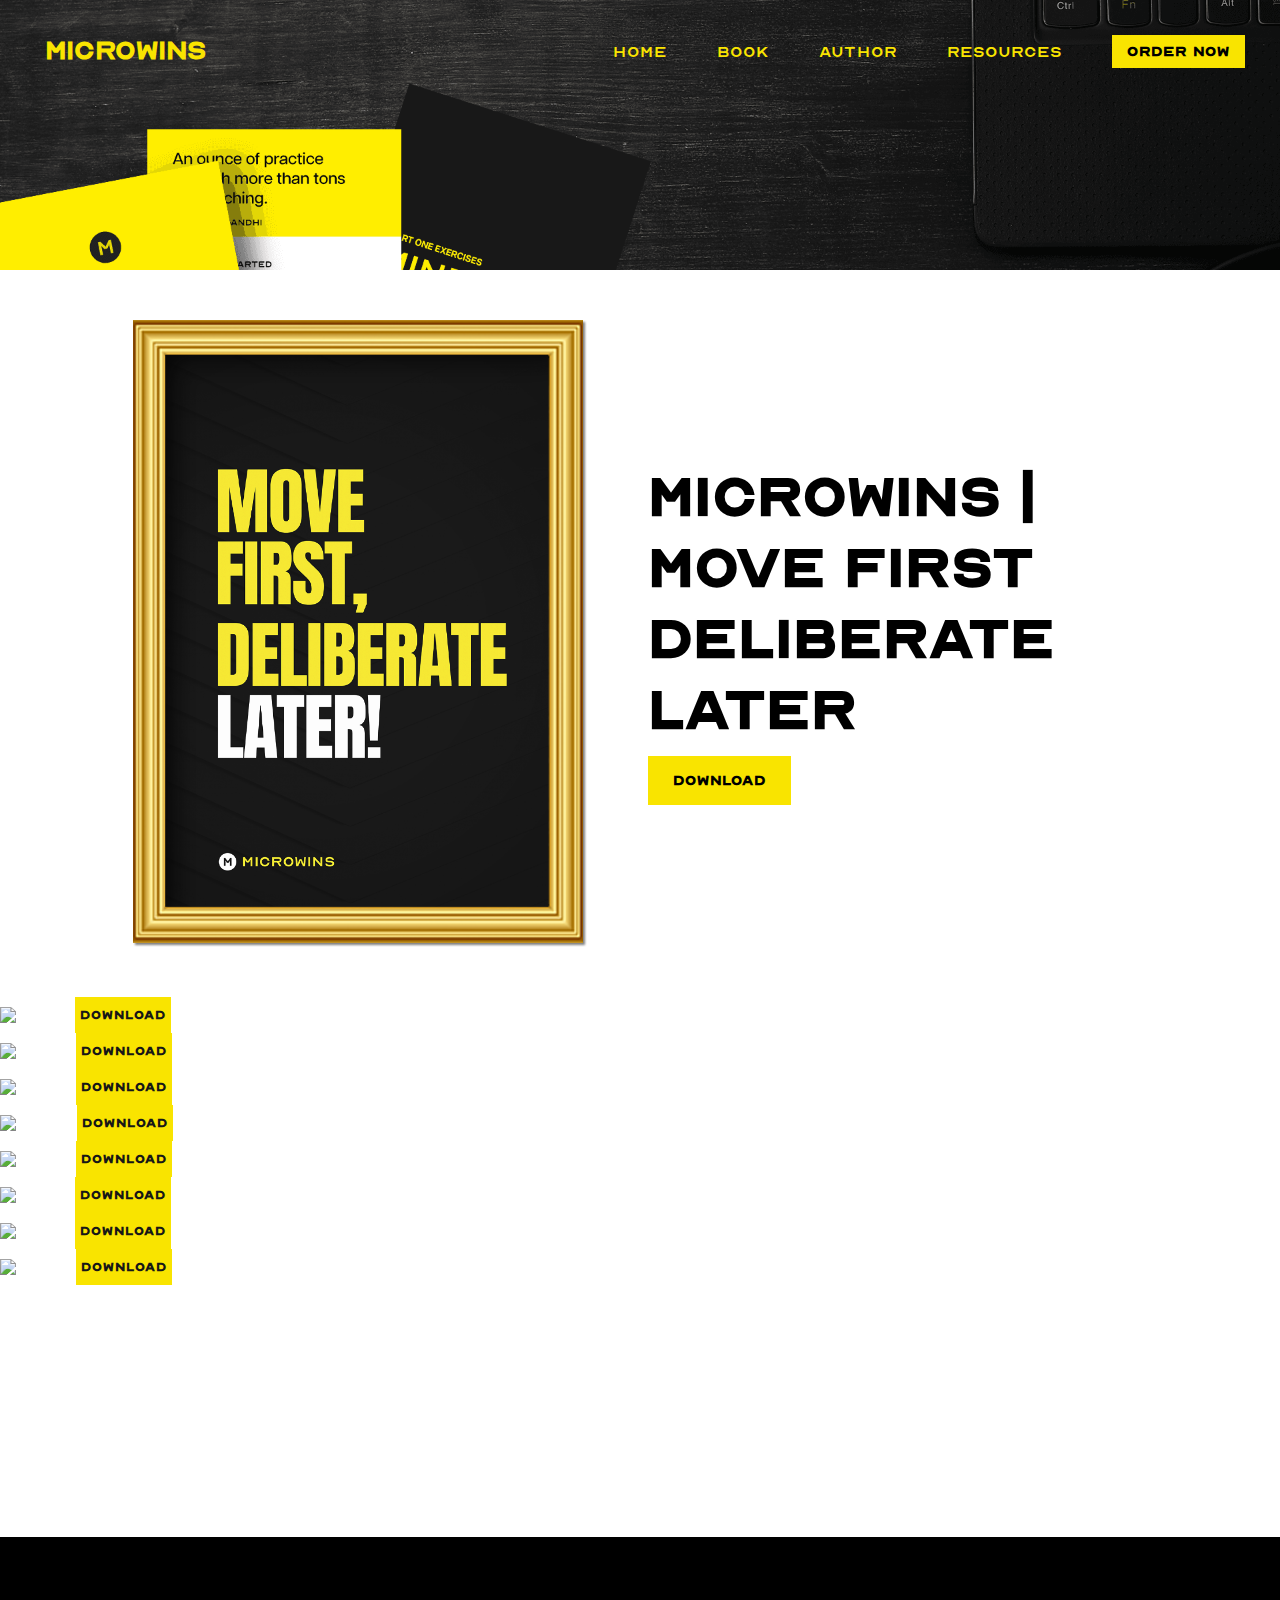
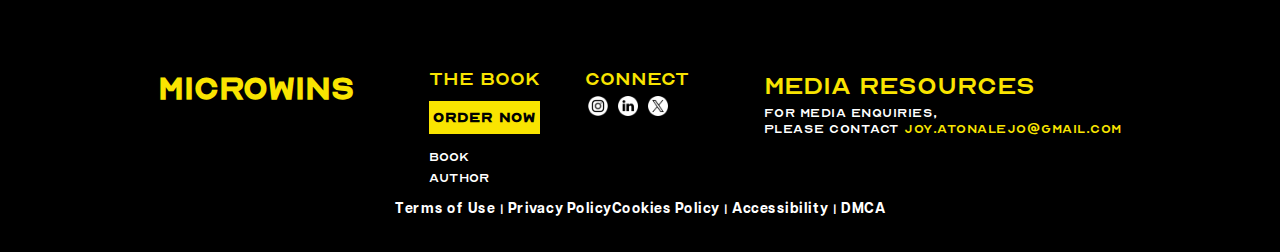
==== printables.html @ 2ca5026c "5 oct update" ====
<!DOCTYPE html>
<html lang="en">
<head>
    <meta charset="UTF-8">
    <meta name="viewport" content="width=device-width, initial-scale=1.0">
    <title>MICROWINS | RESOURCES</title>

    <link rel="icon" href="icons/letter-m.png" type="icon/png">
    <link rel="preconnect" href="https://fonts.googleapis.com">
    <link rel="preconnect" href="https://fonts.gstatic.com" crossorigin>
    <link href="https://fonts.googleapis.com/css2?family=Poppins:ital,wght@0,100;0,200;0,300;0,
    400;0,500;0,600;0,700;0,800;0,900;1,100;1,200;1,300;1,400;1,500;1,600;1,700;1,800;1,900&display=swap" rel="stylesheet">
    <link rel="stylesheet" href="https://fonts.googleapis.com/css2?family=Material+Symbols+Outlined:opsz,wght,FILL,GRAD@24,700,0,0" />

    <link rel="stylesheet" href="https://fonts.googleapis.com/css2?family=Material+Symbols+Outlined:opsz,wght,FILL,GRAD@24,800,0,0" />
    <link rel="stylesheet" href="https://fonts.googleapis.com/css2?family=Material+Symbols+Outlined:opsz,wght,FILL,GRAD@24,800,0,0" />
 


    <link rel="stylesheet" href="style/style.css">
    <link rel="stylesheet" href="style/r-style.css">
    <link rel="stylesheet" href="style/substyle.css">
</head>
<body>
    <section class="land-section sub-home" id="home">
        <div class="menu">
            <div class="big-menu">
                <!-- <img src="" alt="logo"> -->
                 <h3>MICROWINS</h3>
                <div class="menu-cta">
                    <ul>
                        <li><a href="index.html">HOME</a></li>
                        <li><a href="#book_b">BOOK</a></li>
                        <li><a href="#DKR">AUTHOR</a></li>
                        <li><a href="resources.html">RESOURCES</a></li>
                        <button class="ordernow-cta" id="ordercta1">ORDER NOW</button>
                    </ul>
                    
                </div>
            </div>

            <!-- <img src="" class="image" alt="menu"> -->
            <div class="menu-icon" onclick="toggleMenu()">
            <div class="bar"></div>
            <div class="bar"></div>
            <div class="bar"></div>
            </div>
        
         <div class="small-menu">
            <div class="head">
                <h3>MICROWINS</h3>
                <button class="close-btn" onclick="closeMenu()"><span class="material-symbols-outlined">
                    close
                    </span></button>
            </div>

            <ul>
                <li><a href="index.html">HOME</a></li>
                <li><a href="#book_b">BOOK</a></li>
                <li><a href="#DKR">AUTHOR</a></li>
                <li><a href="resources.html">RESOURCES</a></li>
                <!-- <li><a href="#ordercta1" id="ordercta1">ORDER NOW</a></li> -->
            </ul>
        </div>
        <div class="overlay"></div>

        <button class="ordernow-cta resize-order" id="ordercta">ORDER NOW</button>
        </div>

        <div class="ctas fade-in">
         </div>

         <div id="blur-overlay" class="hidden"></div>
         <div id="menu" class="hidden">
            <div class="menu-content">
                

                <h2>GET YOUR COPY TODAY</h2>
                <h3>CHOOSE YOUR PREFERRED STORE</h3>
                <p>You will be redirected from this website</p>
                <ul class="grid-container">
                    <li>
                        <a href="https://bit.ly/Microwins" target="_blank" class="logo3">
                        <img src="icons/amazon-kindle-colour.png" alt="Logo 3">
                        </a>
                    </li>
                    <li>
                        <a href="https://bit.ly/MicrowinsBarnesandNoble" target="_blank" class="logo2">
                        <img src="icons/barnes-noble-logo-colored.png" alt="Logo 2">
                        </a>
                    </li>
                    <li>
                        <a href=" https://bit.ly/MicrowinsBookshop" target="_blank" class="logo1">
                            <img src="icons/BookShop logo.png" alt="Logo 1">
                        </a>
                    </li>
                    <li>
                        <a href="https://bit.ly/MicrowinsBAM" target="_blank" class="logo4 left">
                            <img src="icons/Books-A-Million_logo.png" alt="Logo 4">
                        </a>
                    </li>
                    <li class="center">      
                    <p> BULK ORDERS:</p>
                        <a href=" https://bit.ly/MicrowinsPorchlight" target="_blank" class="logo4 left">
                            <img src="icons/brand-logo--footer.png" alt="Logo 5">
                        </a>
                  
                    </li>
                </ul>
                <span id="close-menu">GO BACK</span>
            </div>
        </div>
     
        

    </section>

<section class="print-display">

    <div class="glossary">

        <div class="book-ad">
            <img src="RESOURCE -MICROWINS/Frame.png" alt="">  
        </div>
    <div class="ad-writeup">
        <h1>MICROWINS | MOVE FIRST DELIBERATE LATER</h1>

            <button class="download"><a href="#" download="Microwins">Download</a></button>
    </div>

    </div>


</section>


<section class="other-downloads">

    <div class="download-grid">
        <div class="download-item">
            <img src="image1.jpg" alt="Image 1" class="image">
            <button class="download-btn" onclick="downloadImage('image1.jpg')">Download</button>
        </div>
        <div class="download-item">
            <img src="image2.jpg" alt="Image 2" class="image">
            <button class="download-btn" onclick="downloadImage('image2.jpg')">Download</button>
        </div>
        <div class="download-item">
            <img src="image3.jpg" alt="Image 3" class="image">
            <button class="download-btn" onclick="downloadImage('image3.jpg')">Download</button>
        </div>
        <div class="download-item">
            <img src="image4.jpg" alt="Image 4" class="image">
            <button class="download-btn" onclick="downloadImage('image4.jpg')">Download</button>
        </div>
        <div class="download-item">
            <img src="image5.jpg" alt="Image 5" class="image">
            <button class="download-btn" onclick="downloadImage('image5.jpg')">Download</button>
        </div>
        <div class="download-item">
            <img src="image6.jpg" alt="Image 6" class="image">
            <button class="download-btn" onclick="downloadImage('image6.jpg')">Download</button>
        </div>
        <div class="download-item">
            <img src="image7.jpg" alt="Image 7" class="image">
            <button class="download-btn" onclick="downloadImage('image7.jpg')">Download</button>
        </div>
        <div class="download-item">
            <img src="image8.jpg" alt="Image 8" class="image">
            <button class="download-btn" onclick="downloadImage('image8.jpg')">Download</button>
        </div>
    </div>
    <script src="script.js"></script>

</section>











    <footer>
        <div class="hero">
            
            <h1>MICROWINS</h1>
            <div class="mid">
                <div class="the-book">
                    <h4>THE BOOK</h4>
                    <div class="foot-menu">
                        <!-- <a href="#about-DKR">ABOUT</a> -->
                        <button class="ordernow-cta" id="ordercta3" style="padding-left: 4px; padding-right: 4px; margin-top: 10px; margin-bottom: 10px;">ORDER NOW</button>
                        <a href="#book_b">BOOK</a>
                        
                        <a href="#DKR">AUTHOR</a>
                    </div>
                </div>
                <div class="connect">
                    <h4>CONNECT</h4>
                    <a href="https://www.instagram.com/coachdkr?utm_source=ig_web_button_share_sheet&igsh=ZDNlZDc0MzIxNw== " target="_blank"><img src="icons/instagram.png"></a>
                    <a href="https://www.linkedin.com/in/daronkroberts?utm_source=share&utm_campaign=share_via&utm_content=profile&utm_medium=android_app" target="_blank"><img src="icons/linkedin.png"></a>
                    <a href="https://x.com/CoachDKR?t=8BwRhPyFvR8Rs7nH7h9sPQ&s=09" target="_blank"><img src="icons/x.png"></a>
                </div>
            </div>
            <div class="last">
                <h2>MEDIA RESOURCES</h2>
                <h6>FOR MEDIA ENQUIRIES, <br> PLEASE CONTACT <a href="mailto:joy.atonalejo@gmail.com" target="_blank">joy.atonalejo@gmail.com</a></h6>   
            </div>
    
         
        </div>
       
        <p><a href="#">Terms of Use</a> | <a href="#">Privacy Policy</a><br><a href="#">Cookies Policy</a> | <a href="#">Accessibility</a> | <a href="#">DMCA</a></p>
    </footer>
    
    
    
    
    <script src="script/script.js" defer></script>
        <script src="script/animate.js" defer></script>
        <script src="script/fadein.js" defer></script>
        <script src="script/readmore.js" defer></script>
        <script src="script/carousel.js" defer></script>
        <script src="/script/scriptcarousel.js" defer></script>
        <script src="/script/popup.js"></script>
    
    
    
    
        <script>
            document.getElementById('subscriptionForm').addEventListener('submit', function(event) {
                event.preventDefault();
                const email = document.getElementById('email').value;
                
                if (email) {
                    // Simulate email submission (e.g., send to server here)
                    // alert('Subscription successful!');
        
                    // Show the modal
                    document.getElementById('myModal').style.display = 'flex';
                } else {
                    // alert('Please enter a valid email address.');
                }
            });
        
            document.getElementById('downloadButton').addEventListener('click', function() {
                // Create a link element and trigger download
                const link = document.createElement('a');
                link.href = 'path/to/your.pdf'; // Replace with the actual path to your PDF file
                link.download = 'yourfile.pdf';
                document.body.appendChild(link);
                link.click();
                document.body.removeChild(link);
        
                // Close the modal
                document.getElementById('myModal').style.display = 'none';
            });
        
            // Close the modal if the user clicks outside of it
            window.onclick = function(event) {
                const modal = document.getElementById('myModal');
                if (event.target == modal) {
                    modal.style.display = 'none';
                }
            }
        </script>
    </body>
    </html>
---- style/style.css ----
@font-face {
    font-family: 'Articulat CF Normal';
    src: url('subset-ArticulatCF-Normal.woff2') format('woff2'),
        url('subset-ArticulatCF-Normal.woff') format('woff');
        /* src: url(/ArticulatCF-Normal.otf); */
    font-weight: normal;
    font-style: normal;
    font-display: optional;
}

@font-face {
    font-family: 'Articulat CF';
    src: url('subset-ArticulatCF-Bold.woff2') format('woff2'),
        url('subset-ArticulatCF-Bold.woff') format('woff');
    font-weight: bold;
    font-style: normal;
    font-display: optional;
}

@font-face {
    font-family:'Optician Sans';
    src: url('subset-OpticianSans-Regular.woff2') format('woff2'),
        url('subset-OpticianSans-Regular.woff') format('woff');
    /* src: url(/Optician-Sans.otf); */
    font-weight: normal;
    font-style: normal;
    font-display: optional;
}

*{
    padding: 0;
    margin: 0;
    box-sizing: border-box;
    color: white;
    font-family: 'Optician Sans';
    
    
}

body{
    overflow-x: hidden;
    
}
html{
    scroll-behavior: smooth;
}


.land-section{
    padding: 35px 35px 45px;
    height: 100vh;
    background-image:  linear-gradient(to bottom,rgba(5, 5, 4, 0.828), rgba(94, 88, 7, 0.19)), url(/images/land-bg.png);
    background-position: center;
    background-size: cover;
    background-repeat: no-repeat;
    display: flex;
    flex-direction: column;
    justify-content: space-between;
    align-items: center;
    text-align: center;
}


.main-land h3{
    font-size: 20px;
    font-family: 'Articulat CF Normal';
    color: #fff;
    font-weight: 400;
    font-style: italic;
}

.main-in{
    display: flex;
    gap: 50px;
    justify-content: space-between;
    width: 100%;
    /* max-width: 1200px; */
    align-items: center;
    height: 70vh;
}

.book-mock{
    flex: 1;
    max-width: 700px;
    width: auto;
}

.book-mock img{
    width: 100%;
    height: auto;
}

.writeups .right-side{
    text-align: left;
    flex: 1;
    display: flex;
    flex-direction: column;
    /* align-items: center; */
    justify-content: center;
}

.writeups .right-side p{
    text-transform: uppercase;
    font-size: 25px;
    letter-spacing: .5px;
    line-height: 30px;
    
}

.publisher{
    margin-top: 15px;
    display: flex;
    /* justify-content: center; */
    align-items: center;
    text-align: left;
}

.publisher img{
    width: 150px;
}


.writeups .right-side .publisher p{
    font-family: 'Articulat CF';
    font-size: 13px;
}

.writeups h1{
    font-size:10rem;
    font-weight: 400;
    color:  rgb(249, 228, 0);
    /* margin-top: 15rem; */
    margin-left: -15px;
    font-family: 'Optician Sans';
    /* line-height: 8rem; */
}

@media (max-width: 1024px) {
    .writeups h1{
      font-size: 8rem; /* Adjust font size for medium screens */
    }

    .writeups .right-side p{
        font-size: 20px;
    }

}

@media (max-width: 950px) {
    .main-in{
        flex-direction: column;
    }
    .book-mock{
        order: 2;
        max-width: 450px;
    }

    .writeups .right-side{
        align-items: center;
        text-align: center;
    }

}
















.land-section .menu{
    display: flex;
    width: 100%;
    justify-content: space-between;
    align-items: center;
}

.big-menu{
    width: 100%;
    display: flex;
    justify-content: space-between;
}

.big-menu h3{
    color:rgb(249, 228, 0)  ;
    cursor: pointer;
    font-size: 25pt;
}
.menu-cta ul{
    display: inline-flex;
    justify-content: center;
    align-items: center;
    gap: 50px;
   
}

.menu-cta ul li{
    text-decoration: none;
    list-style: none;
    
}

.menu-cta ul li a{
    text-decoration: none;
    letter-spacing: 1px;
    color:rgb(249, 228, 0) ; 
    font-weight: 500;
    font-size: 20px;
}

.menu-icon{
    width: 28px;
    height: 25px;
   display: flex;
   flex-direction: column;
    justify-content: space-evenly;
    gap: 2px;
    cursor: pointer;
    }

    .bar{
        background-color:rgb(249, 228, 0);
        width: 100%;
        height: 3px;
        margin-bottom: 2px;
        border-radius: 0.5px;
       
    }
    .overlay {
        position: fixed;
        top: 0;
        left: 0;
        width: 100%;
        height: 100vh;
        background: rgba(0, 0, 0, 0.804);
        visibility: hidden;
        transition: opacity 0.3s ease, visibility 0.3s ease;
        z-index: 999; /* Ensure the overlay is on top of other content */
    }

    .overlay.active {
        display: block;
        opacity: 1;
        visibility: visible;
    }

    .small-menu{
        position: fixed;
        top: 0;
        left: -75%;
        width: 65%;
        height: 100%;
        background-color:rgb(249, 228, 0) ;
        transition: left 0.6s ease;
        z-index: 1000;
        padding: 25px 10px 25px;
        }
    .small-menu ul{
    list-style: none;
    padding: 0;
    margin: 50px 20px 20px 30px;
    }

    .head{
        display: flex;
        margin: 30px 20px 0px 30px;
        /* gap: 5rem; */
        justify-content: space-between;
    }

    .head h3{
    font-size: 22px;
    margin: 0;
    padding: 0;
    }

    .small-menu ul li{
    margin-top: 10px;
    
     }

    .small-menu ul li a{
        text-decoration: none;
        color: #000;
        font-size: 28px;
        font-weight: 700;
    }

    .small-menu.active{
        left: 0;
    }

    /* .overlay.active {
        display: block;
    } */

    .no-scroll {
        overflow: hidden;
    }


button{
    cursor: pointer;
    font-weight: bold;
    background-color: rgb(249, 228, 0);
    color: black;
    border: none;
    outline: none;
    letter-spacing: 1px;
    font-size: 18px;
    
}

.ordernow-cta{
    padding: 7px 15px;
    /* margin-top: 10px; */

    }

   .resize-order{
    display: none;
    }

.writeups{
    margin-top: 8rem;
    /* align-items: center; */
    /* text-align: center; */
    margin-bottom: 35px;
}



.ctas{
    display: flex;
    margin-bottom: 20em;
    gap: 20px;
}

.ctas div{
    align-items: center;
    text-align: center;
}
.order-cta, .access-cta{
    font-size: 17px;
}

.order-cta{
    padding: 20px 25px;  
    border: 2px solid rgb(249, 228, 0);
    transition: all ease .8s;

}

.access-cta{
    padding: 20px 28px;  
    background-color: transparent;
    color: #fff;
    border: 2px solid #fff;
    transition: all ease .8s;
 }
 .access-cta:hover{
    background-color: rgb(255, 255, 255);
    color: #000;
    /* border: none; */
 } 

 .order-cta:hover{
    background-color: transparent;
    color: rgb(249, 228, 0);
 }


/* /////////////////////////////fade ins///////////////////// */

.fade-in {
    opacity: 0;
    transform: translateY(100px);
    transition: opacity 0.6s ease-out, transform 0.6s ease-out;
}

.fade-in.visible {
    opacity: 1;
    transform: translateY(0);
}

/* /////////////////////////menu popup//////////////// */

/* body.inactive {
    filter: blur(5px);
    pointer-events: none;
    user-select: none;
} */

#menu{
    position: fixed;
    top: 50%;
    left: 50%;
    transform: translate(-50%, -50%);
    width: 700px;
    min-height: 400px;
    height: auto;
    background-color: rgb(255, 255, 255);
    z-index: 1000;
    border-radius: 25px;
    transition: opacity 0.3s ease;
    padding: 30px 0;
}
 
.hidden {
    display: none;
    opacity: 0;
}

.menu-content {
    /* background-color: #fff; */
    height: 100%;
    padding: 20px 0;
    text-align: center;
    display: flex;
    flex-direction: column;
    align-items: center;
    justify-content: center;
    /* background-color: #0bb457; */
    z-index: 1001;
    gap: 15px;
    text-align: center;
}

.menu-content h2{
    font-size: 3rem;
    font-weight: 500;
    background-color: black;
    width: 100%;
    padding: 6px 2px;
  
}

.menu-content h3{
    font-weight: 700;
    width: 100%;
    font-size: 1.5rem;
}

.menu-content p{
color: #707070;
font-size: 14px;
font-family: "Articulat CF";
letter-spacing: 1px;
}

#close-menu {
    /* position: absolute; */
    top: 10px;
    right: 10px;
    font-size: 17px;
    cursor: pointer;
    background-color:rgb(249, 228, 0) ;
    padding: 15px 30px;
    font-size: 18px;
    font-weight: 700;
}

#menu ul {
    list-style: none;
    padding: 0;
}

.grid-container {
    display: grid;
    grid-template-columns: repeat(2, 1fr); /* 2 equal columns */
    gap: 15px; /* Gap between the grid items */
    justify-content: center;
    align-items: center;
    text-align: center;
}

/* Center the fifth item */
.center {
    grid-column: 1 / span 2; /* Span across both columns */
    justify-self: center;    /* Center the item horizontally */
    width: 100%; 
    display: flex; 
    justify-content: center;
    align-items: center;
    gap: 5px;
}
.center p{
    color: #000;
}


#menu li {
    margin: 10px 0;

}


#menu li img{
    color: rgb(166, 166, 166);
    max-width: 140px;
}
#menu a {
    text-decoration: none;
    color: #333;
}

/* Overlay for blurring background */
/* #menu::before {
    content: '';
    position: fixed;
    top: 0;
    left: 0;
    width: 100%;
    height: 100%;
    background: rgba(0, 0, 0, 0.5);
    backdrop-filter: blur(5px);
    z-index: 1000;
} */
#blur-overlay {
    position: fixed;
    top: 0;
    left: 0;
    width: 100%;
    height: 100%;
    background: rgba(0, 0, 0, 0.5);
    backdrop-filter: blur(5px);
    z-index: 999;
    transition: opacity 0.3s ease;
}



/* //////////////////////////menu popup end /////////////// */

/* //////////////////////////About Section/////////////////// */


.about{
    /* align-items: center;
    text-align: center; */
    /* padding-top: 35px; */
    color: #000;
    display: flex;
    flex-direction: column;
    position: relative;
    min-height: 80vh;
    height: auto;
    display: none;
}

.color-block{
    flex: 1;
    flex-direction: column; 
    align-items: center;
    width: 100%;
    position: relative;
   }

.color-block1{
    background-color: #fff;
    padding: 5rem 15px 15px;
    padding-bottom: 15rem;
    width: 100%;
    display: flex;
    justify-content: center;
    flex-direction: column;
    align-items: center;
    text-align: center;
    
    
}
.color-block2{
    background-color:  rgb(249, 228, 0);
    display: flex;
    justify-content: center;
    align-items: center;
    padding-top: 10rem;
    padding-bottom: 5rem
 };

 .color-block p, h3{
    position: absolute;
    top: 0%;
    left: 50%;
    /* transform: translate(-50%, -50%); */
  
 }
 
 .color-block1 p{
    font-family: Articulat CF, sans-serif;
    width:90%;
    font-size: 17px;
    letter-spacing: .5px;
    /* padding: 0; */
 }
 .about p, h3{
    
    color: #000;
    text-align: center;
    padding: 0 10px;
    }

    .about h3{
      font-size: 3rem;
        margin-bottom: 25px;
    }
.about p{
    margin-bottom: 20px;
    line-height: 25px;
    
    /* font-size: 14px; */
    }  
    
    
.more-text {
        font-family: Articulat CF, sans-serif;
        display: none;
    }
span{
    
    color: #000;
}
 
.color-block1 a{
    text-decoration: none;
    color: #000;
    text-align: center;
    font-weight: bold;
    
    }



.writeups-2{
align-items: center;
text-align: center;
justify-content: center;
padding: 20px 50px 10px;
width: 100%;
}

.writeups-2 h2{
    color: #000;
    font-size:60px;
    font-weight: 500;
    font-weight: 700;
}

.writeups-2 p{
    font-size: 18px;
    letter-spacing: .5px;
    line-height: 19px;
    font-weight: 600;
    color: #000;
    text-transform: uppercase;
    text-align: center;
    align-items: center;
    padding: 0 50px;

}

.overlap-image, .overlap-image2{
    position: absolute;
    max-width: 30rem;
}


 .overlap-image{
    /* top: 73%; */
    bottom: 0%;
    left: 15%;
    transform: translate( -50%);
    /* z-index: 10; */

 }

 .overlap-image2{
    /* top: 73%; */
    bottom: 0;
    left: 85%;
    transform: translate(-50%);
    /* z-index: 10; */
    

 }


 

/* ///////////////////////////////end of about section/////////////////// */

/* ////////////////////////////////////Author talk///////////////////////// */

.author-talk{
    /* height: 100vh; */
    min-height: 100vh;
    height: auto;
    background-image: url(/images/concrete-wall-scratched-material-background-texture-concept\ copy\ 2.png);
    background-attachment: fixed;
    background-size: cover; 
    background-repeat: no-repeat; 
    background-position: center;
    display: flex;
    flex-direction: column;
    align-items: center;
    text-align: center;
    padding: 100px 0 50px 50px ;
    position: relative;
    overflow: hidden;
    width: 100%;
}

.author-talk h3{
    color: black;
    font-size: 55px;
    line-height: 65px;
    font-weight: 400;
    margin-bottom: 100px;
    margin-left: 20px;
    margin-right: 20px;
    letter-spacing: 1px;
}

.sub-section{
    width: 100%;
    display: flex;
    text-align: left;
    /* overflow: hidden; */
}


.sub-section .imagee{
    position:absolute;
    left: 90%;
    bottom: -10%;
    transform: translate(-50%);
}
.sub-section img{
       width: 85rem;
}

.sub-writeup{
    width: 65%;
    margin-top: 1rem;
    color: #000;
    /* margin-left: 70px; */
    
}

.sub-writeup p, .sub-writeup span {
    font-family:'Articulat CF Normal';
    font-size: 18px;
    color: #000;
    line-height: 30px;
}

.sub-writeup span, .instru {
    font-weight: bold;
    font-style: italic;
}
.sub-writeup .inspan{
    font-style: normal;
}
.sub-writeup img{
    /* left: 50%; */
position: relative;
width: 15px;
}

@media  (max-width:1500px) {

    .sub-section img{
        width: 75rem;
 }

 .sub-writeup img{
    width: 15px;
 }
}

@media (max-width: 1024px) {
    .sub-writeup{
        width: 60%;
        margin-top: 4rem;
        /* margin-left: 25px; */
        padding-bottom: 25px;
        /* gap: 25px; */
    }   

}



/* //////////////////////////////////////end of author talk//////////////////////// */

/* /////////////////////////////sneak-peak////////////////// */
.sneak-peak{
    min-height: 10vh;
    height: auto;
    justify-content: center;
    align-items: center;
    text-align: center;
    padding: 25px;
    background-color: rgb(249, 228, 0);
}

.sneak-peak h3{
    color: #000;
    letter-spacing: 1px;
    font-size: 55px;
    font-weight: 400;
    line-height: 65px;
}



/* ////////////////////////////////end sneak peak/////////// */

/* //////////////////pdf-reader//////////////////// */
.pdf-reader{
    display: flex;
    text-align: center;
    justify-content: center;
    align-items: center;
}

/* ////////////////////////end of PDF//////////////////// */


/* ////////////////////////////gallery////////////////////////// */

.gallery {
    display: grid;
    grid-template-columns: repeat(3, 1fr);
    gap: 20px;
    padding: 50px;
  }
  .gallery div {
    background-color: rgb(249, 228, 0);
    display: flex;
    align-items: center;
    justify-content: center;
    overflow: hidden;
    padding-top: 3rem;
    
    
  }
  .gallery img {
    max-width: 100%;
    height: auto;
    transition: transform  0.5s ease-in-out;
  }
  .gallery img:hover {
    transform: scale(1.05); /* Zooms the image on hover */
  }



  /* .gallery #last-image{
    max-width: 150%;
    height: auto;
  } */

/* /////////////////////////////////end of gallery///////////// */



/* ///////////////////moving text and logo///////////////// */


.moving-text-container {
    position: relative;
    width: 100%;
    height: 6vh;
    background-color: #000000;
    display: flex;
    align-items: center;
    overflow: hidden;
}

.moving-text-wrapper {
    display: flex;
    justify-content: center;
    white-space: nowrap;
    animation: moveText 20s linear infinite;
    padding-top: 5px;
    
}

.moving-text {
    font-size: 2.5rem;
    text-transform: uppercase;
    font-weight: bold;
    color: rgb(249, 228, 0);
    padding-right: 2rem; /* Adjust spacing between the repeated text */
}

@keyframes moveText {
    0% {
        transform: translateX(0);
    }
    100% {
        transform: translateX(-50%);
    }
}

/* ///////////////////////////////////// */
.moving-logo-container {
    /* position: relative; */
    width: 100%;
    min-height: 25vh;
    height: auto;
    background-color: #fff;
    display: flex;
    align-items: center;
    overflow: hidden;
    justify-content: center;
    padding: 20px;
 
}

.moving-logo-wrapper {
    /* display: flex; */
    display: none;
    white-space: nowrap;
    animation: moveLogos 40s linear infinite;
}

.buy-logo{
    min-height: 25vh;
    height: auto;
    padding: 15px;
    display: flex;
    flex-direction: column;
    justify-content: center;
    align-items: center;
}

.logo-grid {
    display: flex;
    flex-direction: column;
    /* grid-template-columns: repeat(3, 1fr);
    grid-template-rows: auto auto; */
    gap: 25px;
    width: 100%;
    /* max-width: 1500px; */
    justify-content: center;
    align-items: center;
    text-align: center;
}

.logo-grid a {
    display: block;
    text-align: center;
}
.logo-grid img {
    width: 180px;
    height: auto;
    /* border: 1px solid red; */
    /* padding: 10px; */
    box-sizing: border-box;

}

.logo-grid .bam{
    width: 100px;
}

.first-level, .second-level{
    display: flex;
    /* flex-direction: column; */
    justify-content: center;
    align-items: center;
    
    /* gap: 55px; */
    /* padding-inline:clamp(2rem,4vw, 9rem); */
}

.first-level a, .second-level a{
    padding-inline:clamp(1.5rem,40vw, 1rem);
    
}
.second-level p{
    color: #000;
    font-family: 'Articulat CF Normal';
}


.logo {
    height: 50px;
    padding-right: 2rem; /* Adjust spacing between the logos */
}

@keyframes moveLogos {
    0% {
        transform: translateX(0);
    }
    100% {
        transform: translateX(-50%);
    }

}
/* /////////////////end of moving text and logo/////////////////////  */

/* ////////////////////////order now section /////////////////// */

.ordernow-section{
    height: 5vh;
    width: 100%;
    align-items: center;
    text-align: center;
    z-index: 1;
    background-color: rgb(255, 255, 255);
    padding: 0;
}
.ordernow-cta2{
    height: 100%;
    width: 220px;
    padding: 7px 15px;
    letter-spacing: 2px;
    border: 2px solid rgb(249, 228, 0);
    border-bottom: none;
    transition: all ease .3s;
    margin: 0;
    }

    .ordernow-cta2:hover{
        background-color: transparent;
        color: rgb(0, 0, 0);
        border: 2px solid rgb(0, 0, 0);
        border-bottom: none;
     }

/* ////////////////////////order now section ends /////////////////// */


/* /////////////////////////download section////////////////////// */
.download-section{
    min-height: 45vh;
    height: auto;
    width: 100%;
    background-color: #000;
    display: flex;
    flex-direction: column;
    justify-content: center;
    align-items: center;
    text-align: center;
    padding: 25px;
}

.writeups3{
    margin-bottom: 25px;
}
.writeups3 h1 br{
    display: none;
}

.download-section h1{
font-size: 40px;
line-height: 45px;
}

.download-section p{
    text-transform: uppercase;
    font-size: 14px;
    line-height: 18px;
    letter-spacing: .5px;
}

.writeups3 p{
    margin-top: 20px;
    font-size: 18px;
}

.writeups3 p br{
    display: none;
}

.download-section .yellow-color{
    color: rgb(249, 228, 0);
}
.form{
    height: 30%;
}

form{
    height: 100%;
    display: flex;
    flex-direction: column;
    justify-content: space-around;
    align-items: center;
    font-size: 14px;
    width: 1200px;
}

.email{
    display: flex;
    width: 100%;
    align-items: center;
    justify-content: center;
    text-align: center;
    }
    .email label{
        letter-spacing: .5px;
    }

input{
    background-color: none;
    background-color: #000;
    border: none;
    outline: none;
    margin-left: 10px;
    border-bottom: 2px solid;
    width: 40%;
}
form .consent{
    font-size: 12px;
    text-transform: none;
    color: rgb(143, 143, 143);
    margin-top: 20px;
    
}

.download-cta{
    text-align: center;
    padding: 15px 5px;
    width: 220px;
    margin-top: 30px;
    }

/* ////////////////////////////PDF POP UP//////////////////////// */
    .modal {
        display: none;
        position: fixed;
        z-index: 1;
        left: 0;
        top: 0;
        width: 100%;
        height: 100%;
        overflow: auto;
        background-color: rgba(0, 0, 0, 0.5);
        justify-content: center;
        align-items: center;
    }
    .modal-content {
        background-color: rgb(255, 255, 255);
        height: 25vh;
        /* height: auto; */
        display: flex;
        flex-direction: column;
        justify-content: center;
        align-items: center;
        padding: 0 0 30px;
        border-radius: 10px;
        box-shadow: 0 0 10px rgba(0, 0, 0, 0.1);
    }
.modal-content img{
   position: relative;
   width: 100px;
   top: -10%; 
}
    .modal-content h2{
        background-color: #000;
        padding: 10px;
        margin-bottom: 5px;
        letter-spacing: .5px;
        font-size: 2rem;
    }
    .modal-content button {
        margin-top: 10px;
        margin-bottom: 15px;
        padding: 20px;
        background-color: rgb(249, 228, 0);
        color: rgb(0, 0, 0);
        border: none;
        /* border-radius: 4px; */
        cursor: pointer;
        transition: all ease 0.5s;
    }
    .modal-content button:hover {
        background-color: rgb(239, 212, 31);
    }

/* ////////////////////////////PDF POP UP ends //////////////////////// */


/* //////////////////////download section ends///////////////// */


/* ////////////////////////////author-section////////////////////// */

.author-section{
    min-height: 45vh;
    height: auto;
    display: flex;
    flex-direction: column;
    justify-content: center;
    align-items: center;
    padding:50px 25px;
}

.writeups4{
    align-items: center;
    text-align: center;
    width: 90%;
}

.writeups4 h3{
    margin-bottom: 15px;
    letter-spacing: 1px;
    font-size: 55px;
    line-height: 65px;
    font-weight: 400;
}

.writeups4 p{
     font-family: 'Articulat CF Normal';
    color: #000;
    padding: 10px;
    line-height: 30px;
    letter-spacing: .5px;
    font-size: 18px;
}

.more-writeups{
    font-family: Articulat CF;
}

.dotts{
    display: none;
}

.learn-more-cta{
    text-decoration: none;
    text-align: center;
    padding: 20px 5px;
    width: 220px;
    letter-spacing: .5px;
    font-size: 18px;
    margin-top: 30px;
    background-color: #000;
    color: rgb(249, 228, 0);
    letter-spacing: 1px;
       
}
/* /////////////////////////////////author-section ends /////////////////////////////// */


/* /////////////////////////carousel section////////////////// */

.carousel-section{
    height: 50vh;
    text-align: center;
    align-items: center;
    display: flex;
    justify-content: center;
    display: none;
}

.carousel-container {
    width: 100%;
    max-width: 2000px;
    display: flex;
    justify-content: center;
    align-items: center;
}

.carousel {
    position: relative;
    width: 100%;
    overflow: hidden;
}

.carousel-images {
    display: flex;
    transition: transform 0.5s ease-in-out;
    width: calc(100% * 5 / 3); /* Assuming 5 images and displaying 3 at a time */
    
}

.carousel-images img {
    width: calc((100% - 16px) / 5); /* Total images minus the total gap (2px multiplied by 4) divided by the number of images */
    flex-shrink: 0;
    object-fit: cover;
    margin-right: 8px; /* Add a 2px gap between images */
}

.carousel-images img:last-child {
    margin-right: 0; /* Remove margin from the last image to prevent overflow */
}

.carousel-control {
    position: absolute;
    top: 50%;
    transform: translateY(-50%);
    background-color: yellow;
    color: black;
    padding: 10px;
    cursor: pointer;
    text-decoration: none;
    font-size: 24px;
    border-radius: 50%;
    border: 2px solid black;
    z-index: 1;
}

.carousel-control.prev {
    left: 10px;
}

.carousel-control.next {
    right: 10px;
}

.carousel-control.inactive {
    background-color: rgba(255, 255, 0, 0.5);
    cursor: not-allowed;
}

/* ////////////////////carousel section end////////////////// */

/* ///////////////////////////new carousel///////////////// */

.newcarousel{
    display: flex;
    align-items: center;
    justify-content: center;
    min-height: 40vh;
    background: #ffffff;
}
/* .carousel-overlay {
    position: absolute;
    top: 0;
    left: 100%;
    width: 100px; /* Adjust width as needed */
    /* height: 100%; */
    /* background: linear-gradient(to left, rgba(241, 244, 253, 0), rgba(241, 244, 253, 1)); Adjust gradient as needed */
    /* pointer-events: none; Allow clicks to pass through */
    /* z-index: 5; Ensure it's above other elements 
} */



.container {
    max-width: 1200px;
    width: 95%;
  }
  
  .slider-wrapper {
    position: relative;
  }
  
  .slider-wrapper .slide-button {
    position: absolute;
    top: 50%;
    outline: none;
    border: none;
    height: 50px;
    width: 50px;
    /* padding: 13px; */
    text-align: center;
    z-index: 5;
    color: #fff;
    display: flex;
    cursor: pointer;
    font-size: 2.2rem;
    background: rgb(249, 228, 0);
    align-items: center;
    justify-content: center;
    border-radius: 50%;
    transform: translateY(-50%);
    transition: all ease 0.5s;
  }
  
  .slider-wrapper .slide-button:hover {
    background: rgb(238, 219, 4);
  }
  
  .slider-wrapper .slide-button#prev-slide {
    left: -25px;
    /* display: none; */
    padding-left: 5px;
  }
  
  .slider-wrapper .slide-button#next-slide {
    right: -25px;
    display: none;
  }
  
  .slider-wrapper .image-list {
    display: grid;
    grid-template-columns: repeat(15, 1fr);
    gap: 18px;
    font-size: 0;
    list-style: none;
    margin-bottom: 30px;
    overflow-x: auto;
    scrollbar-width: none;
  }
  
  .slider-wrapper .image-list::-webkit-scrollbar {
    display: none;
  }
  
  .slider-wrapper .image-list .image-item {
    width: 325px;
    height: 400px;
    object-fit: cover;
  }
  
  .container .slider-scrollbar {
    height: 24px;
    width: 100%;
    display: flex;
    align-items: center;
    display: none;
  }
  
  .slider-scrollbar .scrollbar-track {
    background: #ccc;
    width: 100%;
    height: 2px;
    display: flex;
    align-items: center;
    border-radius: 4px;
    position: relative;
  }
  
  .slider-scrollbar:hover .scrollbar-track {
    height: 4px;
  }
  
  .slider-scrollbar .scrollbar-thumb {
    position: absolute;
    background: #000;
    top: 0;
    bottom: 0;
    width: 50%;
    height: 100%;
    cursor: grab;
    border-radius: inherit;
  }
  
  .slider-scrollbar .scrollbar-thumb:active {
    cursor: grabbing;
    height: 8px;
    top: -2px;
  }
  
  .slider-scrollbar .scrollbar-thumb::after {
    content: "";
    position: absolute;
    left: 0;
    right: 0;
    top: -10px;
    bottom: -10px;
  }
  
  /* Styles for mobile and tablets */
  @media only screen and (max-width: 1023px) {

    /* .slider-wrapper .slide-button {
      display: none !important;
    }
  
    .slider-wrapper .image-list {
      gap: 10px;
      margin-bottom: 15px;
      scroll-snap-type: x mandatory;
    }
  
    .slider-wrapper .image-list .image-item {
      width: 280px;
      height: 380px;
    }
  
    .slider-scrollbar .scrollbar-thumb {
      width: 20%;
    } */
    .author-talk h3{
        margin-bottom: 50px;
    }

  }
/* ///////////////////////////new carousel ends/////////// */





















/* ///////////////////footer//////////////// */
footer{
    height: 45vh;
    background-color: #000;
    display: flex;
    flex-direction: column;
    justify-content: space-between;
    padding:30px 5px;
    align-items: center;
    text-align: left;
    width: 100%;

}

footer h1{
    text-align: left;
    align-items: left;
    margin-bottom: 25px;
    color: rgb(249, 228, 0);
    font-size: 2.5rem;
}


footer h4, h2{
    color: rgb(249, 228, 0);
}
footer h4{
    font-size: 1.5rem;
    font-weight: 500;
}

footer h6{
font-weight: 500;
font-size: 1rem;
letter-spacing: .5px;
}
footer h6 a{
    text-decoration: none;
}
footer h2  {
    font-weight: 500;
    font-size: 2rem;
}

.mid{
    display: flex;
    gap: 100px;
}
.foot-menu{
    display: flex;
    flex-direction: column;
}
.foot-menu a{
    text-decoration: none;
    font-size: 16px;
    margin-top: 5px;
}

.last{
    margin-top: 20px;
}
.last a{
    color: rgb(249, 228, 0);
}

footer p{
    text-align: center;
    font-size: 14px;
    letter-spacing: .5px;
    line-height: 25px;
}

footer p a{
    font-family: Articulat CF;
    text-decoration: none;

}

.connect h4{
    margin-bottom: 5px;
}
.connect a img{
    width: 20px;
    margin: 0 3px;
}

/* ///////////////////footer ends/////////////////// */





 /* /////////////////////////////respomsive//////////////////////// */
 @media screen and (min-width:950px) {


    .menu-icon{
        background-color: #000;
        display: none;
    }
    .small-menu{
        display: none;
    }
  
    /* .author-section{
        height: 65vh;
    } */

    /* .color-block1 p{
     padding: 0px 65px; 
    } */



    .writeups4{
        padding: 0 25px;
    }


    .slider-wrapper .image-list .image-item {
        /* width: 325px; */
        height: 400px;
        object-fit: cover;
      }

    .slider-wrapper .slide-button#prev-slide {
        left: 5px;
        display: none;
      }
      
      .slider-wrapper .slide-button#next-slide {
        right: 5px;
      }

.hero{
    /* display: flex; */
    display: flex;
    /* gap: 160px; */
    width: 80%;
    justify-content: space-around;
    /* align-items: center; */
    
    height: 80%;
    padding-top: 100px;
    top: 0;
}

.mid{
    display: flex;
    gap: 0px;
    width: 30%;
    justify-content: space-around;

}
footer{
    height: 35vh;
}
footer h1{
    margin-bottom: 0px;
    line-height: 1.1;
}

.last{
    margin-top: 0px;
}
.last h2{
    line-height: 1.2;
}
footer p br{
display: none;
 }


}
 @media screen and (width:1020px){
    /*.big-menu{
         width: 85%; */

    .writeups h1{
        font-size: 21px;
    }
         
    }

 

 @media screen and (max-width:950px) {
 .big-menu{
    display: none;
 }

 button{
    font-size: 15px;
 }
/* for order menu */
.resize-order{
    display: block;
    font-size: 15px;
    }
 #menu{             

    width: 350px;
    min-height: 400px;
    height: auto;

}

.ctas{
    display: flex;
    flex-direction: column;
    gap: 20px;
    margin-bottom: 2em;
}


.order-cta{
    margin-top: 10px;
    padding: 10px 25px;  
}


.access-cta{
    padding: 10px 28px;  

 }


.menu-content {
    height: 100%;
    padding: 20px 0;
    text-align: center;
    display: flex;
    flex-direction: column;

}

.menu-content h2{
    font-size: 25px;
    padding: 8px 2px;
  
}

.menu-content h3{
    width: 60%;
    line-height: 18px;
    font-size: 1rem;
}


.menu-content p{
    font-size: 12px;
}


.grid-container {
    display: flex;
    flex-direction: column;

    gap: 0; /* Gap between the grid items */
}

.center {

    justify-self: center;    /* Center the item horizontally */
    width: 100%;              /* Optional: adjust the width as needed */
}


/* order menu ends */

 .land-section{
    min-height: 60vh;
    height: auto;
}



    .first-level a{
        margin-top:15px ;
    }

.writeups{
    margin-top: 5rem;
} 

 .writeups h1{
    margin-top: 2rem;
    margin-bottom: 10px;
    line-height: 50px;
    font-size: 5.5rem;
    font-weight: 500;
    color:  rgb(249, 228, 0);
    
}

.order-cta{
    padding: 5px 15px;  
    border: 2px solid rgb(249, 228, 0);
    transition: all ease .8s;
}

.access-cta{
    padding: 5px 18px;  
    background-color: transparent;
    color: #fff;
    border: 2px solid #fff;
    transition: all ease .8s;
 }


.writeups .right-side p{
    font-size: 16px;
    line-height: 20px;
}
.sneak-peak h3{
    font-size: 35px;
    line-height: 40px;  
}

.writeups4 h3{
    margin-top: 25px;
    font-size: 45px;
    line-height: 25px; 
}
.main-land h3{
    font-size: 16px;
    line-height: 25px;
}




.about{
    height: auto;
    min-height: 60vh;
    padding-top: 10px;
}

.about p{
    margin-bottom: 2px;
    font-size: 15px;
    }


.color-block1{
    display: flex;
    flex-direction: column;
    justify-content: center;
    background-color: #fff;
    padding: 20px 30px 10%;
}
.color-block1 p{
    width:100%;
     }
.color-block2{
padding: 25% 40px 20px;
     }

.writeups-2{
    padding: 15px 20px 20px;

    }
    
    .writeups-2 h2{
           font-size:45px;
    }
    
    .writeups-2 p{
        font-size: 14px;
        padding: 0 10px;
        font-weight: bold;
        line-height: 19px;

      }
    
    
    
     .overlap-image{
        /* display: none; */
        position: absolute;
                top: 60%;
        left: 50%;
        transform: translate(-50%, -50%);
        /* z-index: 10; */
        max-width: 28%;
    
     }

     .overlap-image2{
        display: none;
     }





.moving-text-container {
        min-height: 6vh;
        height: auto;
        /* padding-top: 12px; */
 }
 


 .ordernow-section{
       /* max-height: 8vh; */
       height: auto;
       padding: 0;          
 }  

 .ordernow-cta2{
    padding: 10px 15px;
 }
 .ordernow-cta2:hover{
    background-color: transparent;
    color: rgb(0, 0, 0);
    border: none;
    border-bottom: 0;
 }
 

 .logo-grid img {
    width: 120px;
}


  .download-section{
     min-height: 45vh;
     height: auto;
     padding: 25px;
 }
 
 .download-section h1{
 font-size: 30px;
 line-height: 40px;
 }

 .author-talk{
    padding: 100px 10px 0;
    padding-left: 0px;
    padding-right: 0px;
    padding-bottom: 0;
    margin-bottom: 0;
 }

.sub-section{
    flex-direction: column;
    width: 100%;
    padding: 10px 25px 0;
}

.sub-section .imagee{
    width: 100%;
    position: static;
    align-items: center;
    text-align: center;
    /* left: 100%; */
    bottom: -5%;
    transform: translate(-10%, 1% );
}
.author-talk h3{
    color: black;
    font-size: 35px;
    line-height: 40px;
    margin-bottom: 5px;
}

.sub-section .imagee img{
width: 60rem;
}
.sub-writeup{
    width: 100%;
    margin-top: 2rem;
    /* margin-left: 25px; */
    /* margin-right: 25px; */
    }













 .modal-content {
    background-color: rgb(255, 255, 255);
    height: 28vh;
}

 .author-section{
    min-height: 50vh;
    height: auto;
    padding: 20px;
}
.writeups4{
    width: 100%;
}

.writeups4 h3{
    font-size: 35px;
    line-height: 40px;
}

/* .slider-wrapper .slide-button {
    height: 45px;
    width: 45px;
    font-size: 1.5rem;
} */

.slider-wrapper .slide-button#prev-slide {
    padding-left: 6px;
    left: 12px;
    display: none;
  }
  
  .slider-wrapper .slide-button#next-slide {
    right: 12px;
  }




  form{
    width: 100%;
}
input{
    min-width: 50%;
    width: auto;
}



footer{
    min-height: 35vh;
    height: auto;
}


footer .hero{
    margin-bottom: 7rem;
}


 }

 /* @media (min-width: 768px) {
    .gallery {
      grid-template-columns: repeat(1, 1fr);
    }
} */

 @media screen and (max-width:750px) {

 .first-level{
    display: block;
    
    }

    .gallery {
        display: grid;
        grid-template-columns: repeat(1, 1fr);
        gap: 20px;
        padding: 50px;
      }
}


 @media screen and (max-width:550px) {

    .writeups h1{
        font-size:3.5rem;
    } 
    .writeups p{
        font-size: 1px;
    }
.dotts{
    display: inline;
}
.more-writeups{
    display: none;
}

.color-block2{
    padding: 25% 40px 20px;
}

.writeups-2{
    margin-top: 55%;
}

.about h3{
    font-size: 2rem;
}

.overlap-image{

    /* display: none; */
    /* transform: translate(-50%, -100%); */
    top: 70%;
    max-width: 40%;
}


.first-level a, .second-level a{
    padding-inline:clamp(1rem,40vw, 1rem);
    flex-direction: column;
    margin-top:10px ;
}



.logo-grid img {
    width: 100px;
}



.modal-content {
    background-color: rgb(255, 255, 255);
    height: 30vh;
}

.modal-content h2{
font-size: 1.5rem;
}


.writeups3 h1 br{
    display: block;
}

.writeups3 p br{
    display: block;
}
.writeups3 p{
       font-size: 14px;
}

form{
    width: 100%;
}
input{
    width: auto;
}

.author-talk h3{
    color: black;
    font-size: 25px;
    margin-bottom: 5px;
}

.sub-section .imagee img{
    width: 40rem;
    }
.sub-section .imagee{
    width: 100%;
    position: static;
    align-items: center;
    text-align: center;
    /* left: 100%; */
    bottom: 50%;
    transform: translate(-25%, 1%);
}

.writeups4 h3{
    font-size: 25px;
    line-height: 30px;
}

.sneak-peak h3{
    font-size: 25px;
    line-height: 30px;
}


.learn-more-cta{

    padding: 15px 5px;
    font-size: 14px;
    letter-spacing: 1px;
       
}


footer{
    padding: 30px 10px;
}

footer h1{
font-size: 2rem;
}

.foot-menu a{
    font-size: 14px;
}

footer h6{
    font-size: 14px;
       }
       footer h2  {
   
        font-size: 1.5rem;
    }

 }
---- style/r-style.css ----
#home{
    height: 100vh;
    background-image:  url(/images/Headerimagecopy.png);
    background-size: cover;
}


.glossary-page{
    min-height: 50vh;
    text-align: center;
    padding: 50px;
}

.glossary-page h1,.arts h1 {
    color: black;
    margin-bottom: 100px;
    font-size: 4.5rem;
    font-weight: bold;
}

.glossary{
 
    display: flex;
    align-items: center;
    justify-content: center;
    text-align: center;
    gap: 45px;
    
}
.book-ad{
    /* background-color: rgb(249, 228, 0); */
    /* background-image: url(/images/MICROWINS\ Workbook\ Cover.png); */
    /* background-repeat: no-repeat;
    background-size: cover; */
    /* width: 250px; */
    /* min-height: 70%; */
    /* height: 350px; */
    filter: drop-shadow(2px 2px 1px rgba(0, 0, 0, 0.5))
}
.book-ad img{
    width: 250px;
}

.ad-writeup{
    text-align: left;
    width: 500px;
}

.ad-writeup h2, .ad-writeup p{
    color: black;
}

.ad-writeup h2{
    font-size: 3rem;
    font-weight: normal;
}
.ad-writeup p{
    font-family: 'Articulat CF Normal';
    font-size: 18px;
    letter-spacing: .5px;
    line-height: 25px;

}


.ad-writeup button{
    cursor: pointer;
    font-weight: bold;
    background-color: rgb(249, 228, 0);
    color: black;
    border: none;
    outline: none;
    letter-spacing: 1px;
    font-size: 18px;
    padding: 15px 25px; 
    margin-top: 10px;

}

.ad-writeup button:hover{
    background-color: rgb(242, 222, 5);
    transition: all ease-in .5s;
}
.ad-writeup button a{
    text-decoration: none;
    color: black;
}





.arts{
    min-height:70vh ;
    align-items: center;
    text-align: center;
    padding: 100px 20px;
}

.art-sections{
    margin-top: 60px;
    align-items: center;
    justify-content: center;
    /* display: inline-block; */
}


.art-grid {
    display: flex;
    justify-content: space-evenly;
    /* grid-template-columns: repeat(3, 1fr); */
    /* gap: 100px; */
    max-width: 1200px;
    margin: auto;
}
.art-grid div {
    /* text-align: left; */
    display: flex;
    flex-direction: column;
    
}
.art-grid img {
    width: 250px;
    height: auto;
    /* border: 1px solid #ddd; */
    /* border-radius: 4px; */
}
.download-btn {
    /* margin-top: 10px; */
    /* display: inline-block; */
    text-align: center;
    padding: 10px 5px;
    /* background-color: rgb(249, 228, 0); */
    color: rgb(23, 23, 23);
    border: none;
    text-decoration: none;
    /* width: 100px; */
    font-weight: 900;
    font-size: 16px;
    transition: all ease-in-out .2s;
}


.download-btn:hover {
    /* background-color: rgb(249, 228, 0); */
    transform: translateX(5px);

}


@media screen and (max-width:950px) {
   
    .glossary-page h1,.arts h1 {
        font-size: 3rem;
  }
    .art-grid {
        display: flex;
        /* grid-template-columns: repeat(1, 1fr); */
    }

    .art-grid img {
        width: 200px;
        height: auto;
        /* gap: 6x; */
    }


    .book-ad img{
        width: 200px;
    }

}


@media screen and (max-width:750px) {
  
    .art-grid {

        flex-direction: column;

    }

    .ad-writeup h2{
        font-size: 1.8rem;
    }

    .glossary-page h1,.arts h1 {
          font-size: 2.5rem;
    }

}

@media screen and (max-width:550px) {

.glossary{
flex-direction: column;
}

.ad-writeup{
    text-align: center;
    width: 100%;
}
}
---- style/substyle.css ----
#home{
    background-position:top ;
    background-color: black;
    height: 30vh;
}

.print-display{
    min-height: 70vh;
    text-align: center;
    padding: 50px;
    display: flex;
    justify-content: center;
}

.book-ad img{
    width: 450px;
}

.glossary{
 
    display: flex;
    align-items: center;
    justify-content: center;
    text-align: center;
    gap: 65px;
    
}

.ad-writeup{
    text-align: left;
    max-width: 1000px;
}


.ad-writeup h1{
    color: black;
    font-size: 4.5rem;
}

.other-downloads{
min-height: 60vh;
}



@media screen and (max-width:1050px) {
    .book-ad img{
        width: 350px;
    }
}

@media screen and (max-width:950px) {


    .book-ad img{
        width: 300px;
    }
    .glossary{
        flex-direction: column;
        gap: 25px;
    }
    .ad-writeup{
        text-align: center;
        width: 100%;
    }

    .ad-writeup h1{
        font-size: 3rem;
    }
}

@media screen and (max-width:550px) {
    .ad-writeup h1{
        font-size: 2.5rem;
    }
}
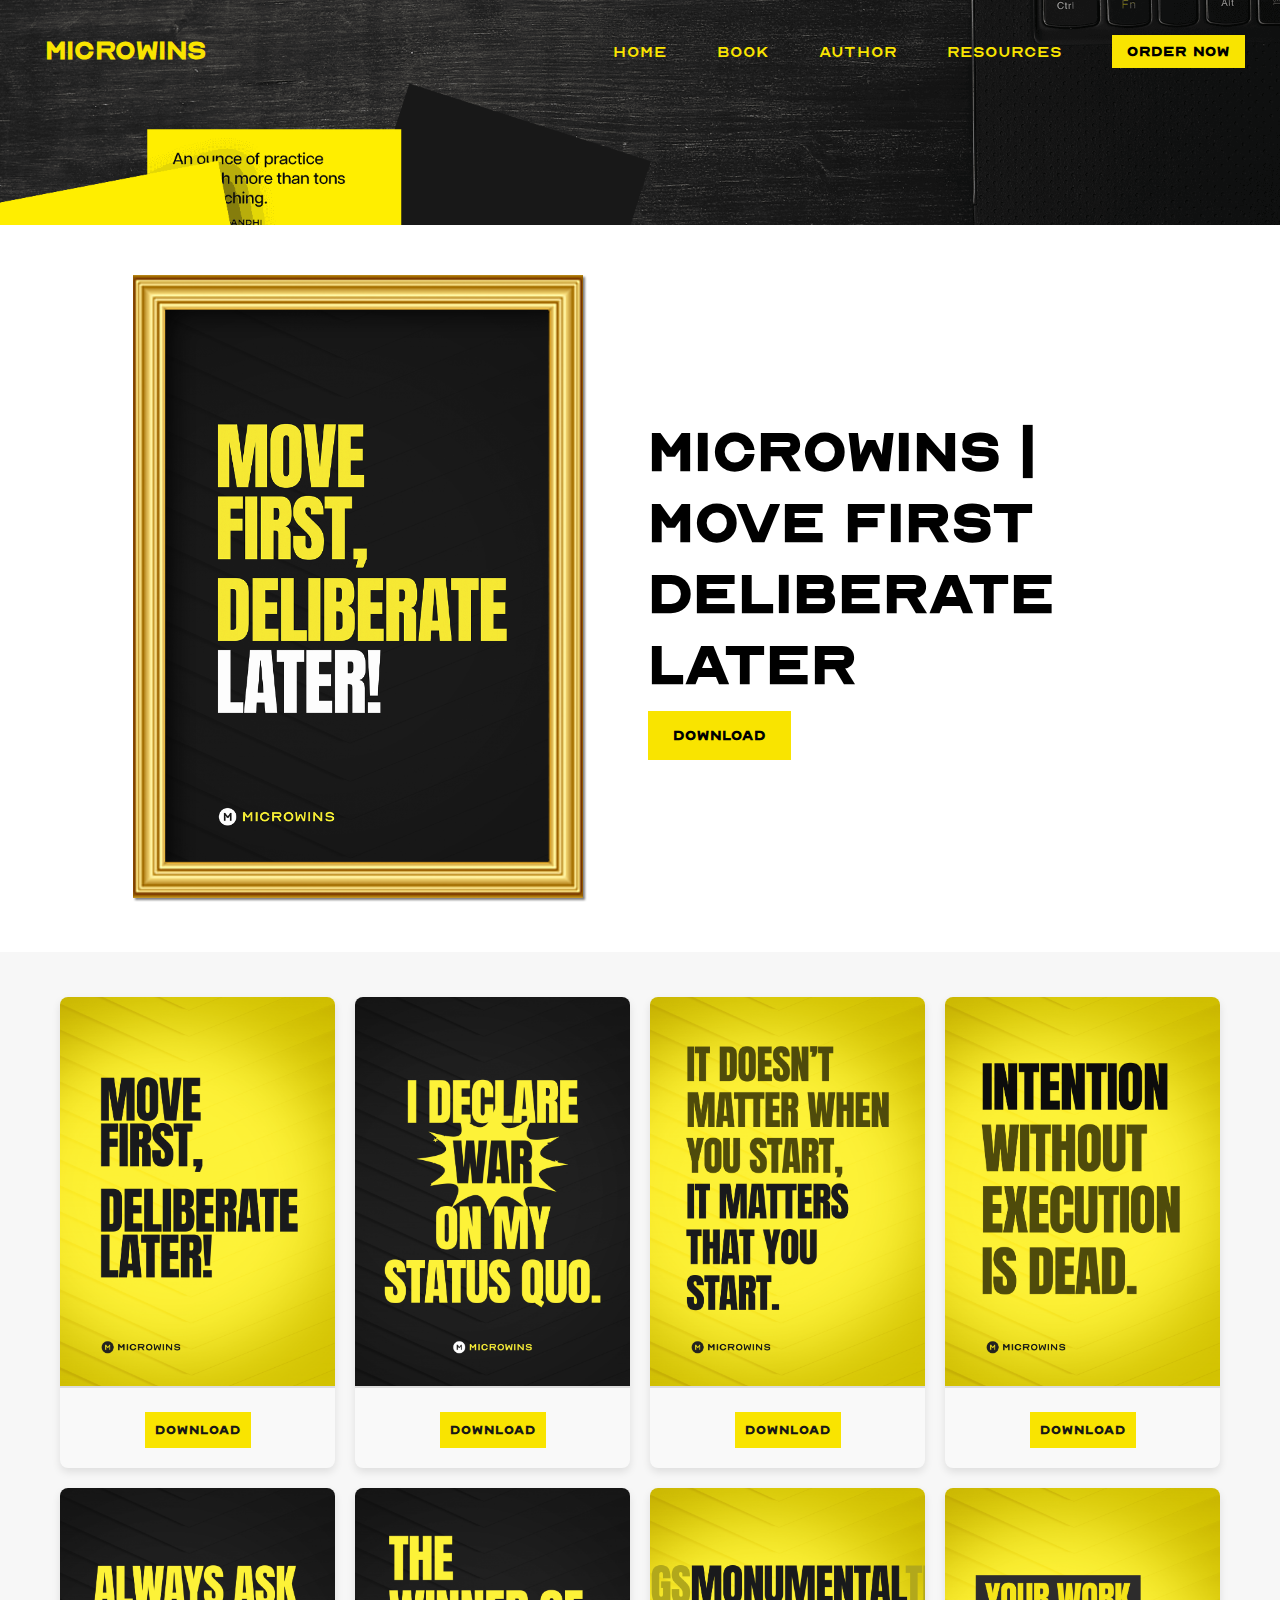
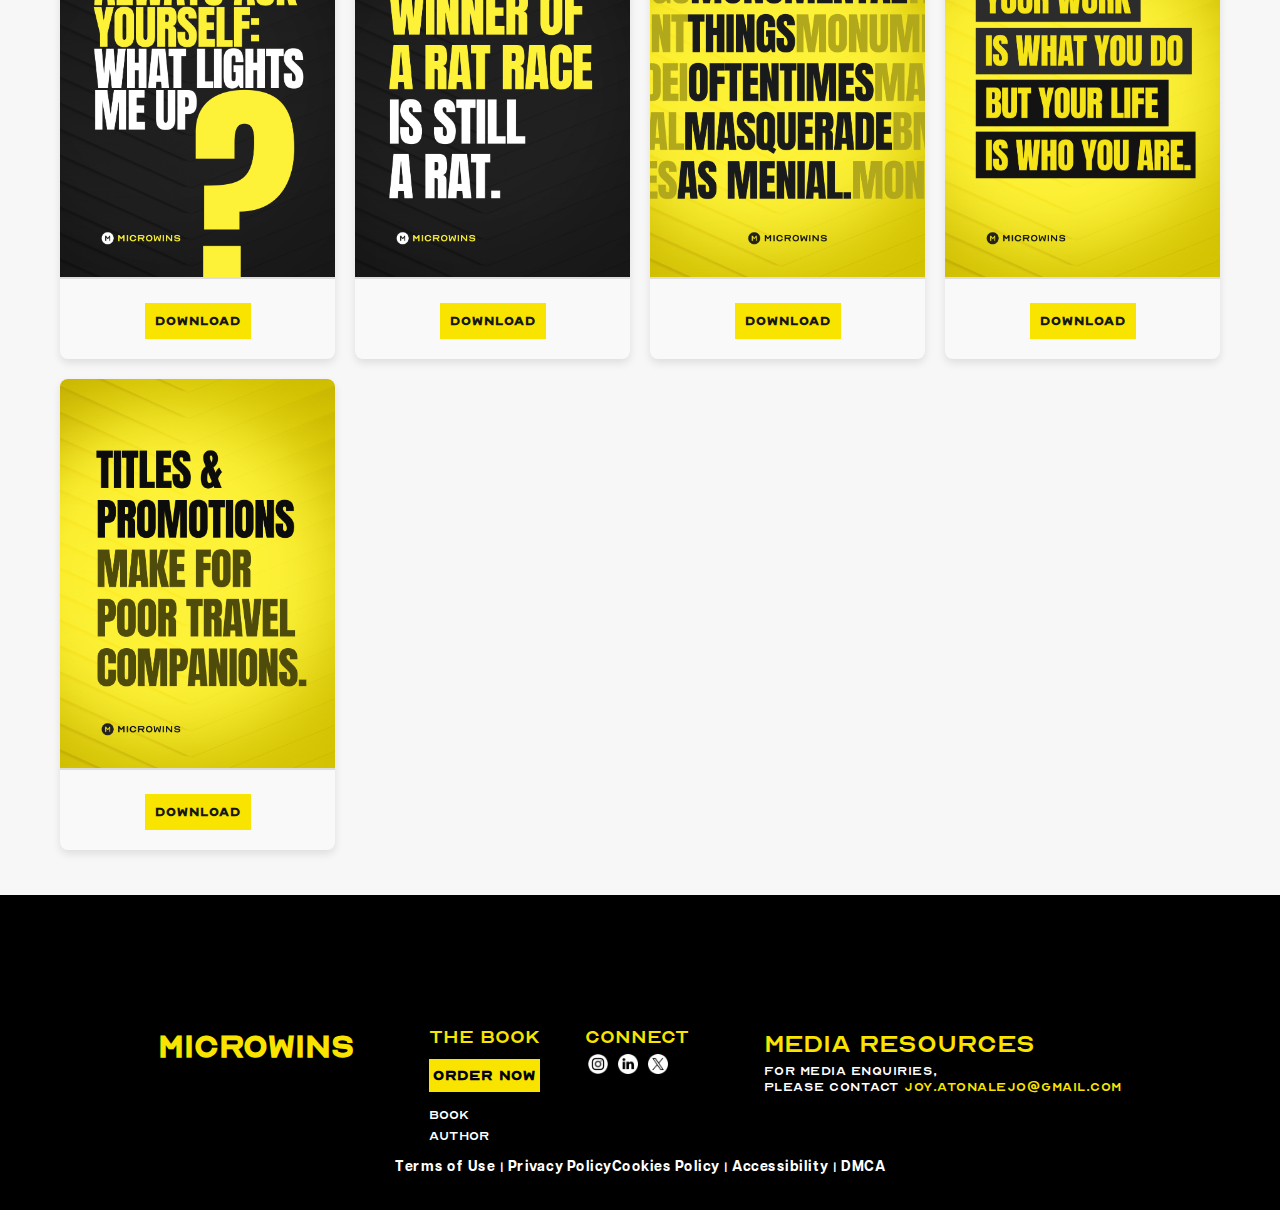
==== commit 4369c070: "frames updated" ====
--- a/printables.html
+++ b/printables.html
@@ -138,39 +138,43 @@
 
     <div class="download-grid">
         <div class="download-item">
-            <img src="image1.jpg" alt="Image 1" class="image">
-            <button class="download-btn" onclick="downloadImage('image1.jpg')">Download</button>
-        </div>
-        <div class="download-item">
-            <img src="image2.jpg" alt="Image 2" class="image">
-            <button class="download-btn" onclick="downloadImage('image2.jpg')">Download</button>
-        </div>
-        <div class="download-item">
-            <img src="image3.jpg" alt="Image 3" class="image">
-            <button class="download-btn" onclick="downloadImage('image3.jpg')">Download</button>
-        </div>
-        <div class="download-item">
-            <img src="image4.jpg" alt="Image 4" class="image">
-            <button class="download-btn" onclick="downloadImage('image4.jpg')">Download</button>
-        </div>
-        <div class="download-item">
-            <img src="image5.jpg" alt="Image 5" class="image">
-            <button class="download-btn" onclick="downloadImage('image5.jpg')">Download</button>
-        </div>
-        <div class="download-item">
-            <img src="image6.jpg" alt="Image 6" class="image">
-            <button class="download-btn" onclick="downloadImage('image6.jpg')">Download</button>
-        </div>
-        <div class="download-item">
-            <img src="image7.jpg" alt="Image 7" class="image">
-            <button class="download-btn" onclick="downloadImage('image7.jpg')">Download</button>
-        </div>
-        <div class="download-item">
-            <img src="image8.jpg" alt="Image 8" class="image">
-            <button class="download-btn" onclick="downloadImage('image8.jpg')">Download</button>
+            <img src="RESOURCE -MICROWINS/FRAMES/Microwins_DKR_Frame 1.png" alt="Image 1" class="image">
+            <button class="download-btn" data-filepath="RESOURCE -MICROWINS/FRAMES/Microwins_DKR_Frame 1.png">Download</button>
+        </div>
+        <div class="download-item">
+            <img src="RESOURCE -MICROWINS/FRAMES/Microwins_DKR_Frame 2.png" alt="Image 2" class="image">
+            <button class="download-btn" data-filepath="RESOURCE -MICROWINS/FRAMES/Microwins_DKR_Frame 2.png">Download</button>
+        </div>
+        <div class="download-item">
+            <img src="RESOURCE -MICROWINS/FRAMES/Microwins_DKR_Frame 3.png" alt="Image 3" class="image">
+            <button class="download-btn" data-filepath="RESOURCE -MICROWINS/FRAMES/Microwins_DKR_Frame 3.png">Download</button>
+        </div>
+        <div class="download-item">
+            <img src="RESOURCE -MICROWINS/FRAMES/Microwins_DKR_Frame 4.png" alt="Image 4" class="image">
+            <button class="download-btn" data-filepath="RESOURCE -MICROWINS/FRAMES/Microwins_DKR_Frame 4.png">Download</button>
+        </div>
+        <div class="download-item">
+            <img src="RESOURCE -MICROWINS/FRAMES/Microwins_DKR_Frame 5.png" alt="Image 5" class="image">
+            <button class="download-btn" data-filepath="RESOURCE -MICROWINS/FRAMES/Microwins_DKR_Frame 5.png">Download</button>
+        </div>
+        <div class="download-item">
+            <img src="RESOURCE -MICROWINS/FRAMES/Microwins_DKR_Frame 6.png" alt="Image 6" class="image">
+            <button class="download-btn" data-filepath="RESOURCE -MICROWINS/FRAMES/Microwins_DKR_Frame 6.png">Download</button>
+        </div>
+        <div class="download-item">
+            <img src="RESOURCE -MICROWINS/FRAMES/Microwins_DKR_Frame 7.png" alt="Image 7" class="image">
+            <button class="download-btn" data-filepath="RESOURCE -MICROWINS/FRAMES/Microwins_DKR_Frame 7.png">Download</button>
+        </div>
+        <div class="download-item">
+            <img src="RESOURCE -MICROWINS/FRAMES/Microwins_DKR_Frame 8.png" alt="Image 8" class="image">
+            <button class="download-btn" data-filepath="RESOURCE -MICROWINS/FRAMES/Microwins_DKR_Frame 8.png">Download</button>
+        </div>
+        <div class="download-item">
+            <img src="RESOURCE -MICROWINS/FRAMES/Microwins_DKR_Frame 9.png" alt="Image 9" class="image">
+            <button class="download-btn" data-filepath="RESOURCE -MICROWINS/FRAMES/Microwins_DKR_Frame 9.png">Download</button>
         </div>
     </div>
-    <script src="script.js"></script>
+
 
 </section>
 
@@ -227,6 +231,7 @@
         <script src="script/carousel.js" defer></script>
         <script src="/script/scriptcarousel.js" defer></script>
         <script src="/script/popup.js"></script>
+            <script src="/script/download.js"></script>
     
     
     
@@ -268,5 +273,6 @@
                 }
             }
         </script>
+
     </body>
     </html>
--- a/style/substyle.css
+++ b/style/substyle.css
@@ -1,7 +1,7 @@
 #home{
     background-position:top ;
     background-color: black;
-    height: 30vh;
+    height: 25vh;
 }
 
 .print-display{
@@ -39,7 +39,70 @@
 
 .other-downloads{
 min-height: 60vh;
+background-color: #f7f7f7;
+padding: 25px;
 }
+
+
+
+
+
+.download-grid {
+    display: grid;
+    grid-template-columns: repeat(auto-fit, minmax(250px, 1fr));
+    gap: 20px;
+    padding: 20px;
+    max-width: 1200px;
+    margin: auto;
+}
+
+.download-item {
+    background-color: #f9f9f9;
+    border-radius: 8px;
+    overflow: hidden;
+    box-shadow: 0 4px 8px rgba(0, 0, 0, 0.1);
+    text-align: center;
+}
+
+.image {
+    width: 100%;
+    height: auto;
+    border-bottom: 2px solid #ddd;
+}
+.download-btn {
+    margin: 20px;
+    padding: 10px 10px;
+}
+
+
+
+
+/* .download-btn {
+    background-color: #007bff;
+    color: white;
+    border: none;
+    padding: 10px 15px;
+    cursor: pointer;
+    font-size: 16px;
+    width: 100%;
+    border-top: 2px solid #ddd;
+}
+
+.download-btn:hover {
+    background-color: #0056b3;
+} */
+
+
+
+
+
+
+
+
+
+
+
+
 
 
 
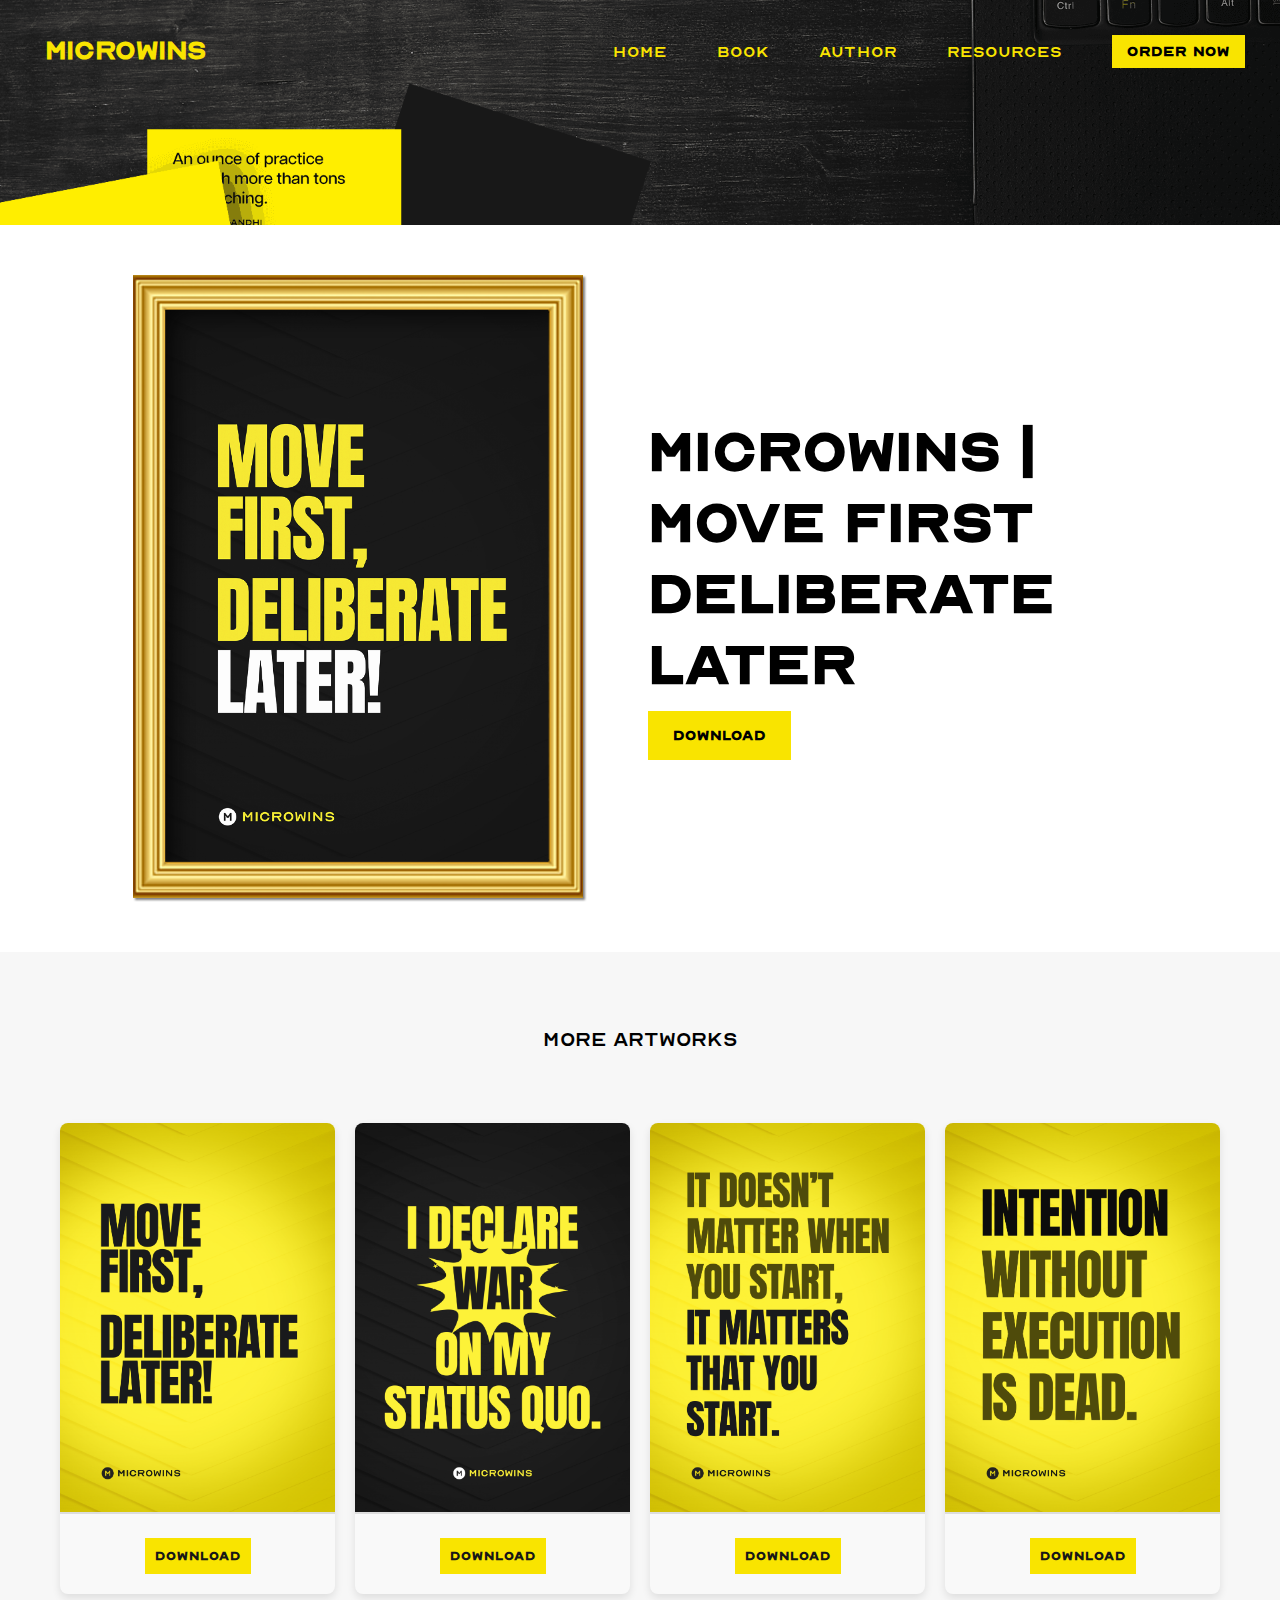
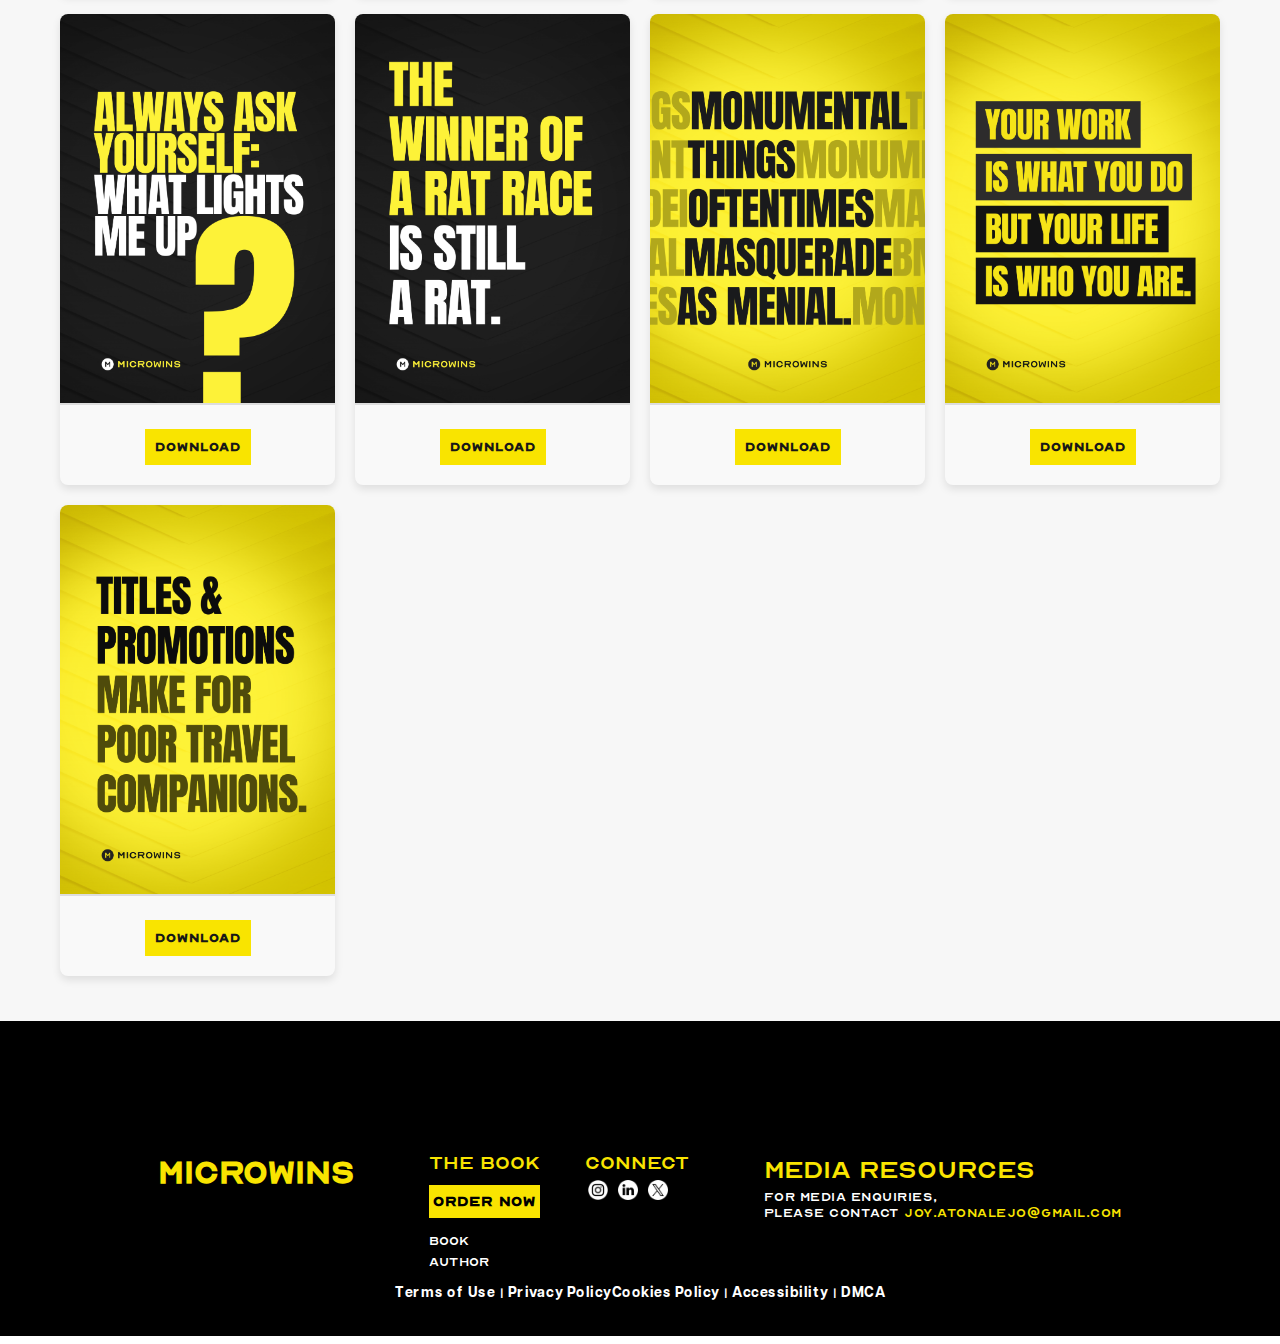
==== commit e367d7cc: "more artworks text" ====
--- a/printables.html
+++ b/printables.html
@@ -116,8 +116,9 @@
     </section>
 
 <section class="print-display">
-
-    <div class="glossary">
+    
+
+    <div class="glossary fade-in">
 
         <div class="book-ad">
             <img src="RESOURCE -MICROWINS/Frame.png" alt="">  
@@ -125,7 +126,7 @@
     <div class="ad-writeup">
         <h1>MICROWINS | MOVE FIRST DELIBERATE LATER</h1>
 
-            <button class="download"><a href="#" download="Microwins">Download</a></button>
+            <button class="download"><a href="RESOURCE -MICROWINS/FRAMES/Microwins_DKR_Frame 1.png" download="RESOURCE -MICROWINS/FRAMES/Microwins_DKR_Frame 1.png">Download</a></button>
     </div>
 
     </div>
@@ -135,6 +136,7 @@
 
 
 <section class="other-downloads">
+    <p>MORE ARTWORKS</p>
 
     <div class="download-grid">
         <div class="download-item">
--- a/style/r-style.css
+++ b/style/r-style.css
@@ -1,8 +1,57 @@
+@font-face {
+    font-family: 'Articulat CF Normal';
+    src: url('subset-ArticulatCF-Normal.woff2') format('woff2'),
+        url('subset-ArticulatCF-Normal.woff') format('woff');
+        /* src: url(/ArticulatCF-Normal.otf); */
+    font-weight: normal;
+    font-style: normal;
+    font-display: optional;
+}
+
+@font-face {
+    font-family: 'Articulat CF';
+    src: url('subset-ArticulatCF-Bold.woff2') format('woff2'),
+        url('subset-ArticulatCF-Bold.woff') format('woff');
+    font-weight: bold;
+    font-style: normal;
+    font-display: optional;
+}
+
+@font-face {
+    font-family:'Optician Sans';
+    src: url('subset-OpticianSans-Regular.woff2') format('woff2'),
+        url('subset-OpticianSans-Regular.woff') format('woff');
+    /* src: url(/Optician-Sans.otf); */
+    font-weight: normal;
+    font-style: normal;
+    font-display: optional;
+}
+
+
 #home{
     height: 100vh;
     background-image:  url(/images/Headerimagecopy.png);
     background-size: cover;
 }
+
+.resource-writeups{
+    position: absolute;
+    top:40%;
+    right: 10%;
+}
+
+.resource-writeups h1{
+    color: rgb(249, 228, 0);
+    font-size: 6rem;
+    font-weight: normal;
+}
+
+.resource-writeups p{
+    font-family: 'Articulat CF';
+    font-size: 45px;
+    font-weight: normal;
+}
+
 
 
 .glossary-page{
@@ -169,11 +218,28 @@
         width: 200px;
     }
 
+    .resource-writeups{
+        position: absolute;
+        top:40%;
+        /* right: 0; */
+    }
+
 }
 
 
 @media screen and (max-width:750px) {
   
+
+    .resource-writeups h1{
+        font-size: 4rem;
+      }
+    
+    .resource-writeups p{
+       font-size: 35px;
+    }
+    
+
+
     .art-grid {
 
         flex-direction: column;
@@ -188,9 +254,30 @@
           font-size: 2.5rem;
     }
 
+
+
+
 }
 
 @media screen and (max-width:550px) {
+
+    #home{
+        height: 60vh;
+    }
+.resource-writeups{
+        position: absolute;
+        top: 25%;
+        right: auto;
+        /* transform: translateX(50%, -50%); */
+}
+.resource-writeups h1{
+    font-size: 3.5rem;
+  }
+
+.resource-writeups p{
+   font-size: 25px;
+}
+
 
 .glossary{
 flex-direction: column;
--- a/style/substyle.css
+++ b/style/substyle.css
@@ -9,7 +9,15 @@
     text-align: center;
     padding: 50px;
     display: flex;
+    /* flex-direction: column; */
     justify-content: center;
+}
+
+.other-downloads P{
+    color: black;
+    font-size: 25PX;
+    text-align: center;
+    margin: 50px 25px;
 }
 
 .book-ad img{
@@ -31,11 +39,17 @@
     max-width: 1000px;
 }
 
+#writeup-width{
+max-width: 1200px;
+}
+
 
 .ad-writeup h1{
     color: black;
     font-size: 4.5rem;
 }
+
+
 
 .other-downloads{
 min-height: 60vh;
@@ -122,7 +136,7 @@
         flex-direction: column;
         gap: 25px;
     }
-    .ad-writeup{
+    .ad-writeup, #writeup-width{
         text-align: center;
         width: 100%;
     }
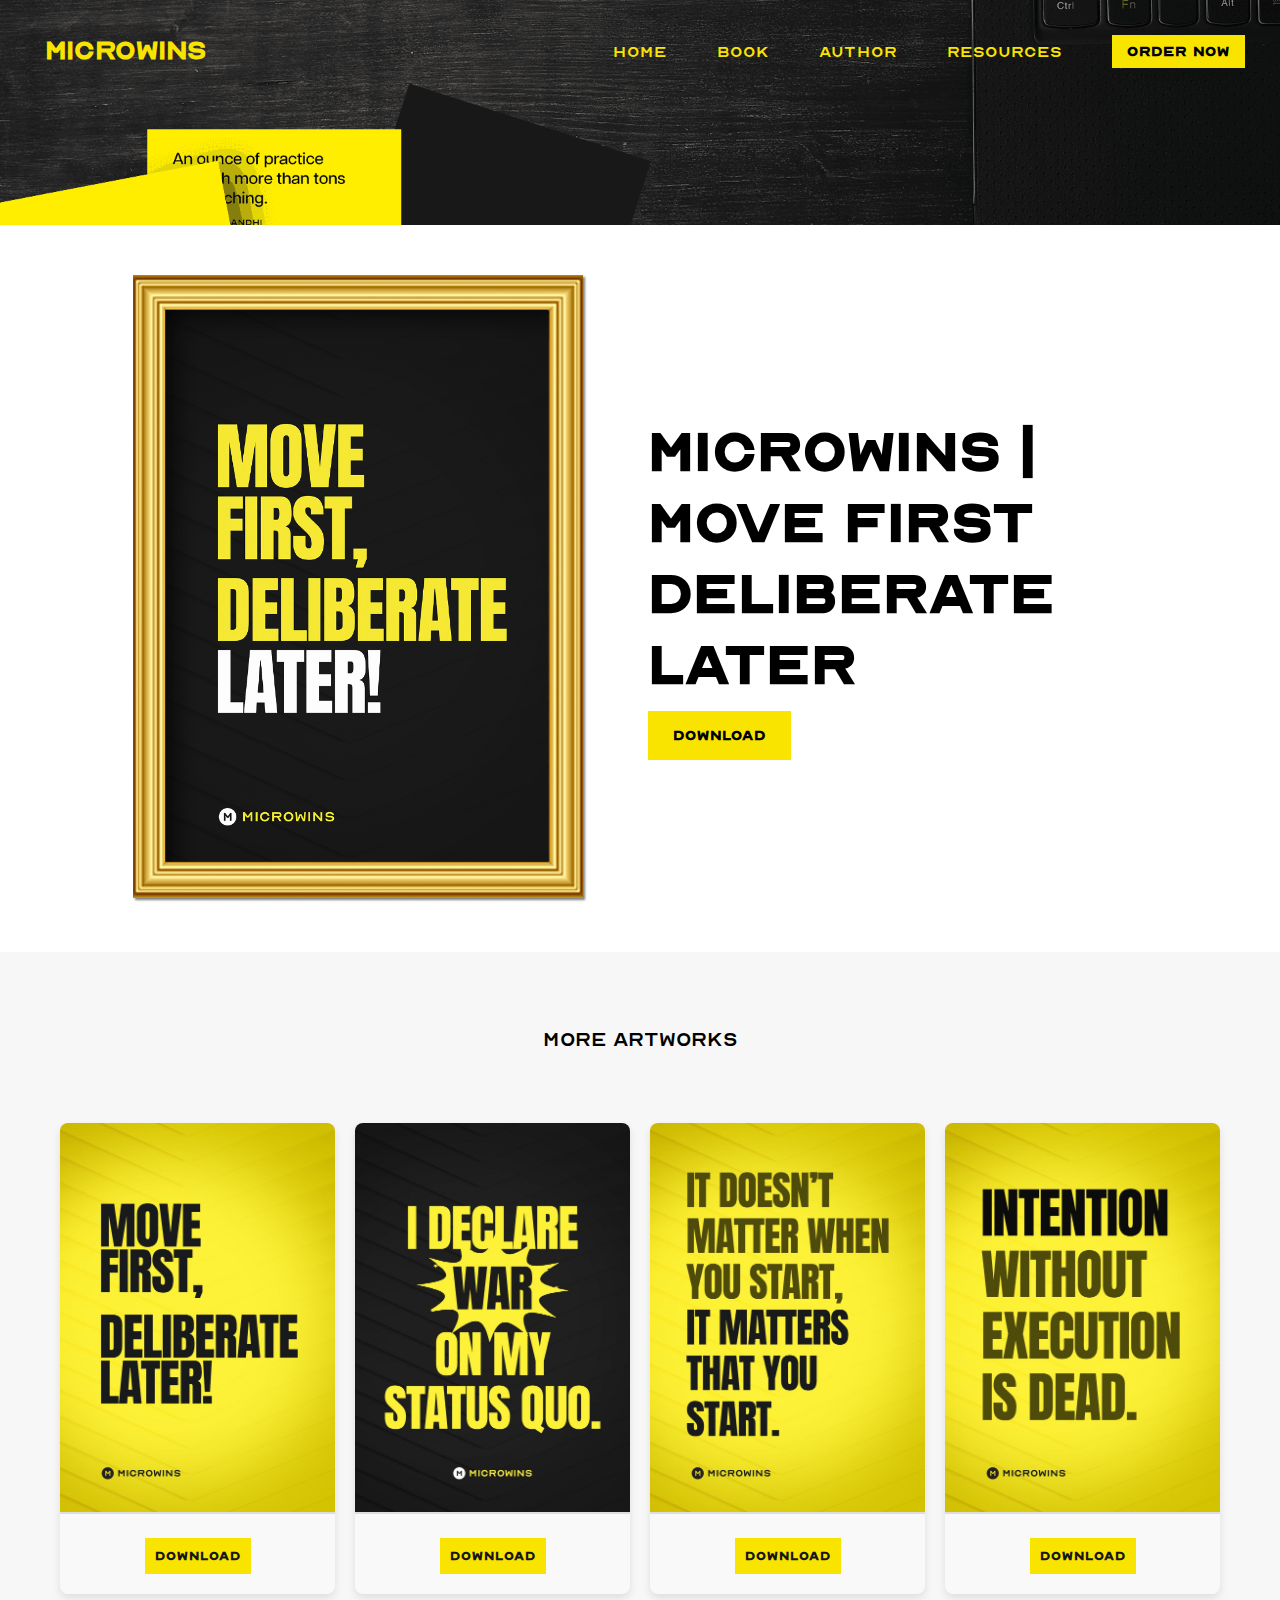
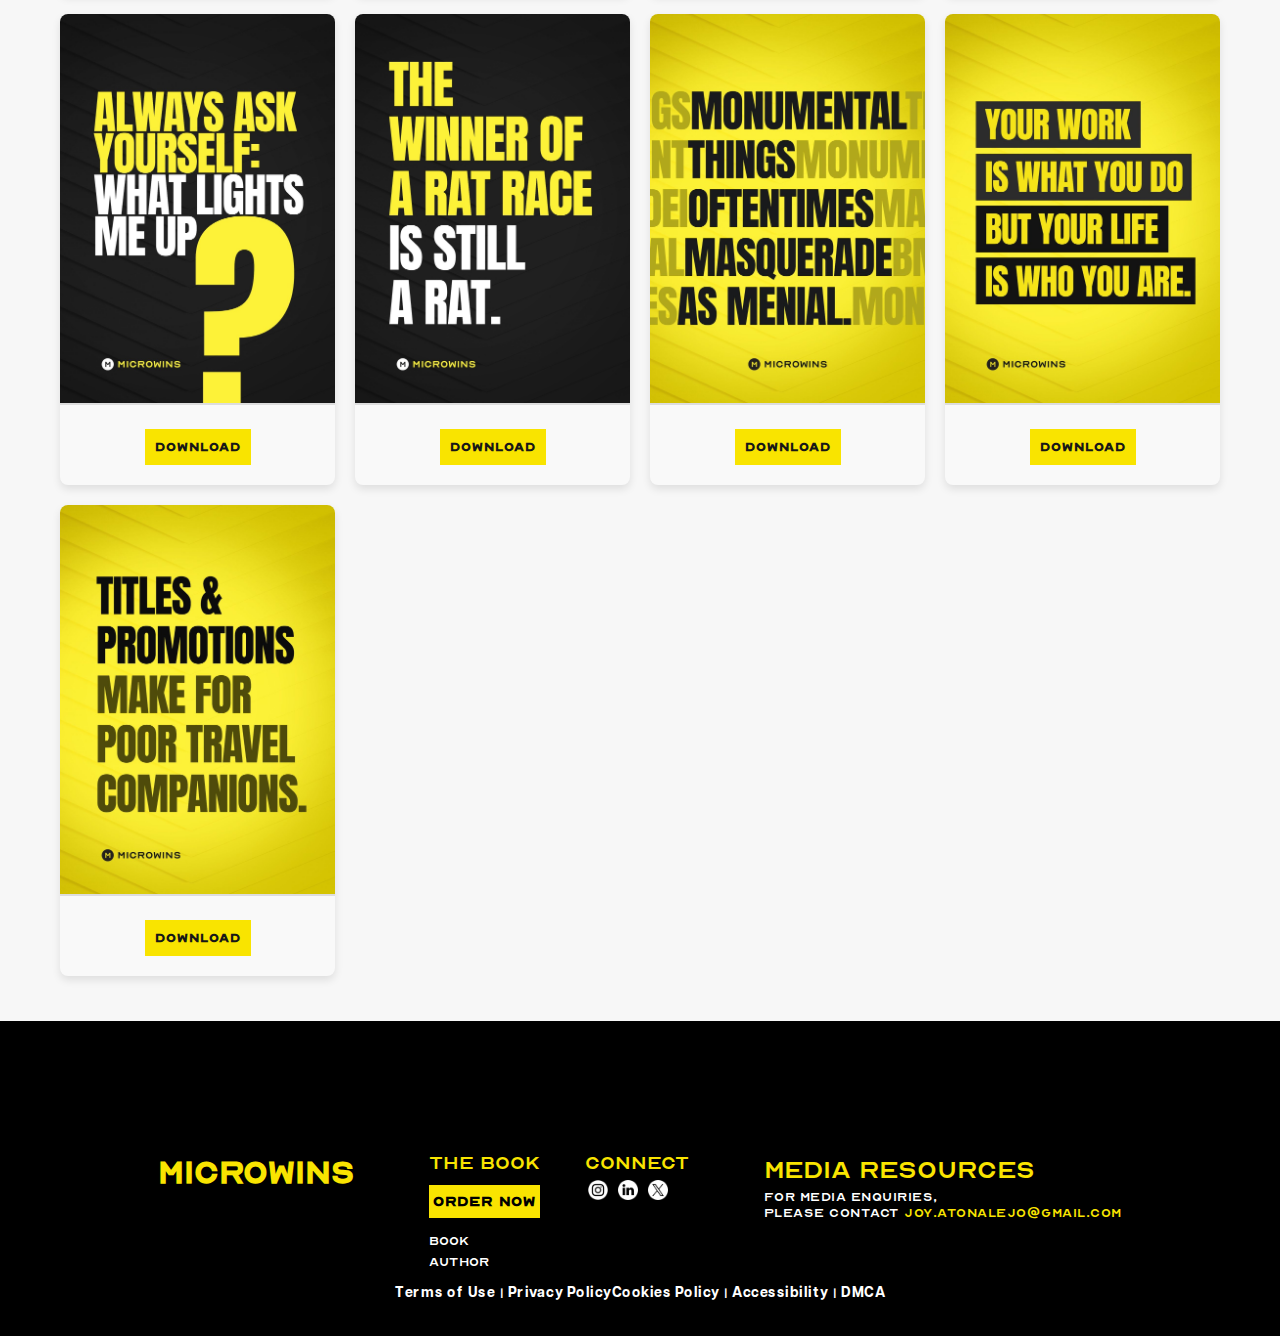
==== commit f0a614a0: "UPDATE thumbnails" ====
--- a/printables.html
+++ b/printables.html
@@ -140,39 +140,39 @@
 
     <div class="download-grid">
         <div class="download-item">
-            <img src="RESOURCE -MICROWINS/FRAMES/Microwins_DKR_Frame 1.png" alt="Image 1" class="image">
+            <img src="RESOURCE -MICROWINS/FRAMES/THUMBNAILS_FRAMES/Microwins_DKR_Frame1.jpeg" alt="Image 1" class="image">
             <button class="download-btn" data-filepath="RESOURCE -MICROWINS/FRAMES/Microwins_DKR_Frame 1.png">Download</button>
         </div>
         <div class="download-item">
-            <img src="RESOURCE -MICROWINS/FRAMES/Microwins_DKR_Frame 2.png" alt="Image 2" class="image">
+            <img src="RESOURCE -MICROWINS/FRAMES/THUMBNAILS_FRAMES/Microwins_DKR_Frame2.jpeg" alt="Image 2" class="image">
             <button class="download-btn" data-filepath="RESOURCE -MICROWINS/FRAMES/Microwins_DKR_Frame 2.png">Download</button>
         </div>
         <div class="download-item">
-            <img src="RESOURCE -MICROWINS/FRAMES/Microwins_DKR_Frame 3.png" alt="Image 3" class="image">
+            <img src="RESOURCE -MICROWINS/FRAMES/THUMBNAILS_FRAMES/Microwins_DKR_Frame3.jpeg" alt="Image 3" class="image">
             <button class="download-btn" data-filepath="RESOURCE -MICROWINS/FRAMES/Microwins_DKR_Frame 3.png">Download</button>
         </div>
         <div class="download-item">
-            <img src="RESOURCE -MICROWINS/FRAMES/Microwins_DKR_Frame 4.png" alt="Image 4" class="image">
+            <img src="RESOURCE -MICROWINS/FRAMES/THUMBNAILS_FRAMES/Microwins_DKR_Frame4.jpeg" alt="Image 4" class="image">
             <button class="download-btn" data-filepath="RESOURCE -MICROWINS/FRAMES/Microwins_DKR_Frame 4.png">Download</button>
         </div>
         <div class="download-item">
-            <img src="RESOURCE -MICROWINS/FRAMES/Microwins_DKR_Frame 5.png" alt="Image 5" class="image">
+            <img src="RESOURCE -MICROWINS/FRAMES/THUMBNAILS_FRAMES/Microwins_DKR_Frame5.jpeg" alt="Image 5" class="image">
             <button class="download-btn" data-filepath="RESOURCE -MICROWINS/FRAMES/Microwins_DKR_Frame 5.png">Download</button>
         </div>
         <div class="download-item">
-            <img src="RESOURCE -MICROWINS/FRAMES/Microwins_DKR_Frame 6.png" alt="Image 6" class="image">
+            <img src="RESOURCE -MICROWINS/FRAMES/THUMBNAILS_FRAMES/Microwins_DKR_Frame6.jpeg" alt="Image 6" class="image">
             <button class="download-btn" data-filepath="RESOURCE -MICROWINS/FRAMES/Microwins_DKR_Frame 6.png">Download</button>
         </div>
         <div class="download-item">
-            <img src="RESOURCE -MICROWINS/FRAMES/Microwins_DKR_Frame 7.png" alt="Image 7" class="image">
+            <img src="RESOURCE -MICROWINS/FRAMES/THUMBNAILS_FRAMES/Microwins_DKR_Frame7.jpeg" alt="Image 7" class="image">
             <button class="download-btn" data-filepath="RESOURCE -MICROWINS/FRAMES/Microwins_DKR_Frame 7.png">Download</button>
         </div>
         <div class="download-item">
-            <img src="RESOURCE -MICROWINS/FRAMES/Microwins_DKR_Frame 8.png" alt="Image 8" class="image">
+            <img src="RESOURCE -MICROWINS/FRAMES/THUMBNAILS_FRAMES/Microwins_DKR_Frame8.jpeg" alt="Image 8" class="image">
             <button class="download-btn" data-filepath="RESOURCE -MICROWINS/FRAMES/Microwins_DKR_Frame 8.png">Download</button>
         </div>
         <div class="download-item">
-            <img src="RESOURCE -MICROWINS/FRAMES/Microwins_DKR_Frame 9.png" alt="Image 9" class="image">
+            <img src="RESOURCE -MICROWINS/FRAMES/THUMBNAILS_FRAMES/Microwins_DKR_Frame9.jpeg" alt="Image 9" class="image">
             <button class="download-btn" data-filepath="RESOURCE -MICROWINS/FRAMES/Microwins_DKR_Frame 9.png">Download</button>
         </div>
     </div>
--- a/style/r-style.css
+++ b/style/r-style.css
@@ -198,6 +198,10 @@
 
 
 @media screen and (max-width:950px) {
+
+    #home{
+        background-position: right;
+    }
    
     .glossary-page h1,.arts h1 {
         font-size: 3rem;
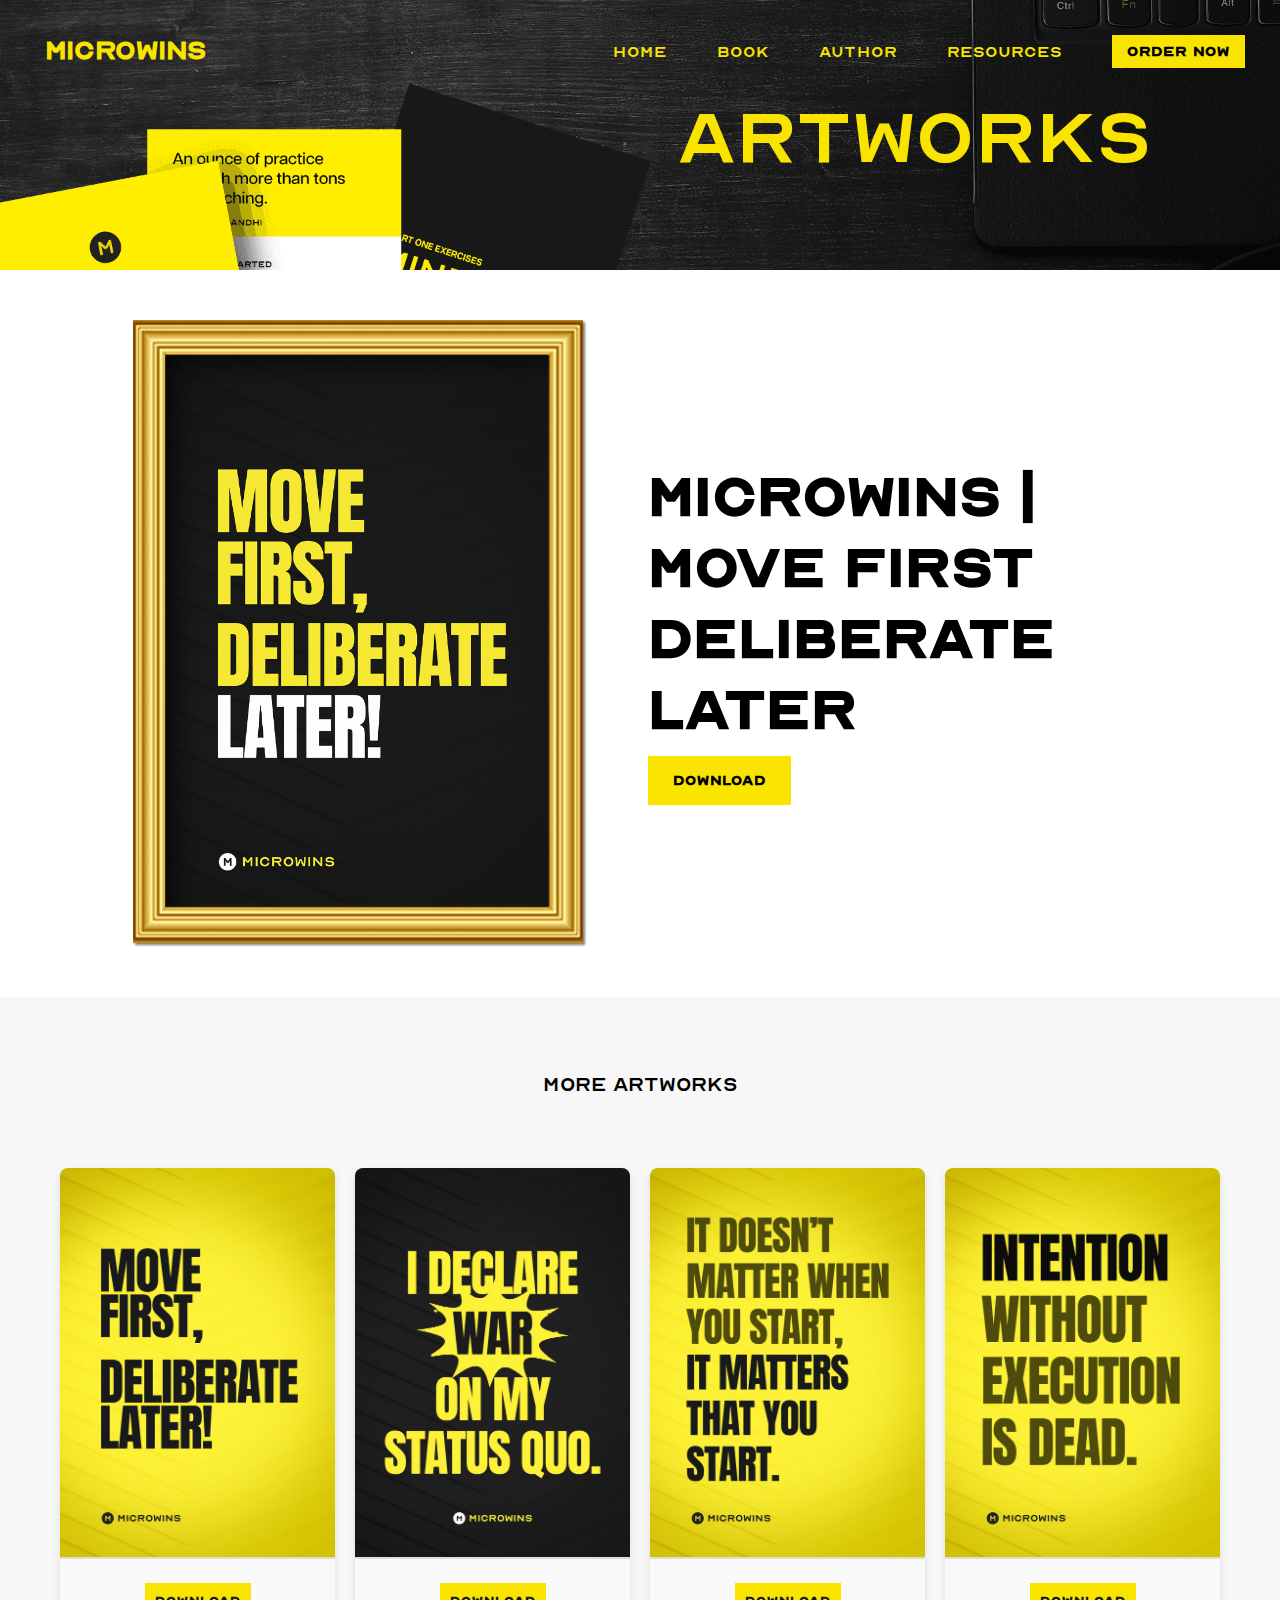
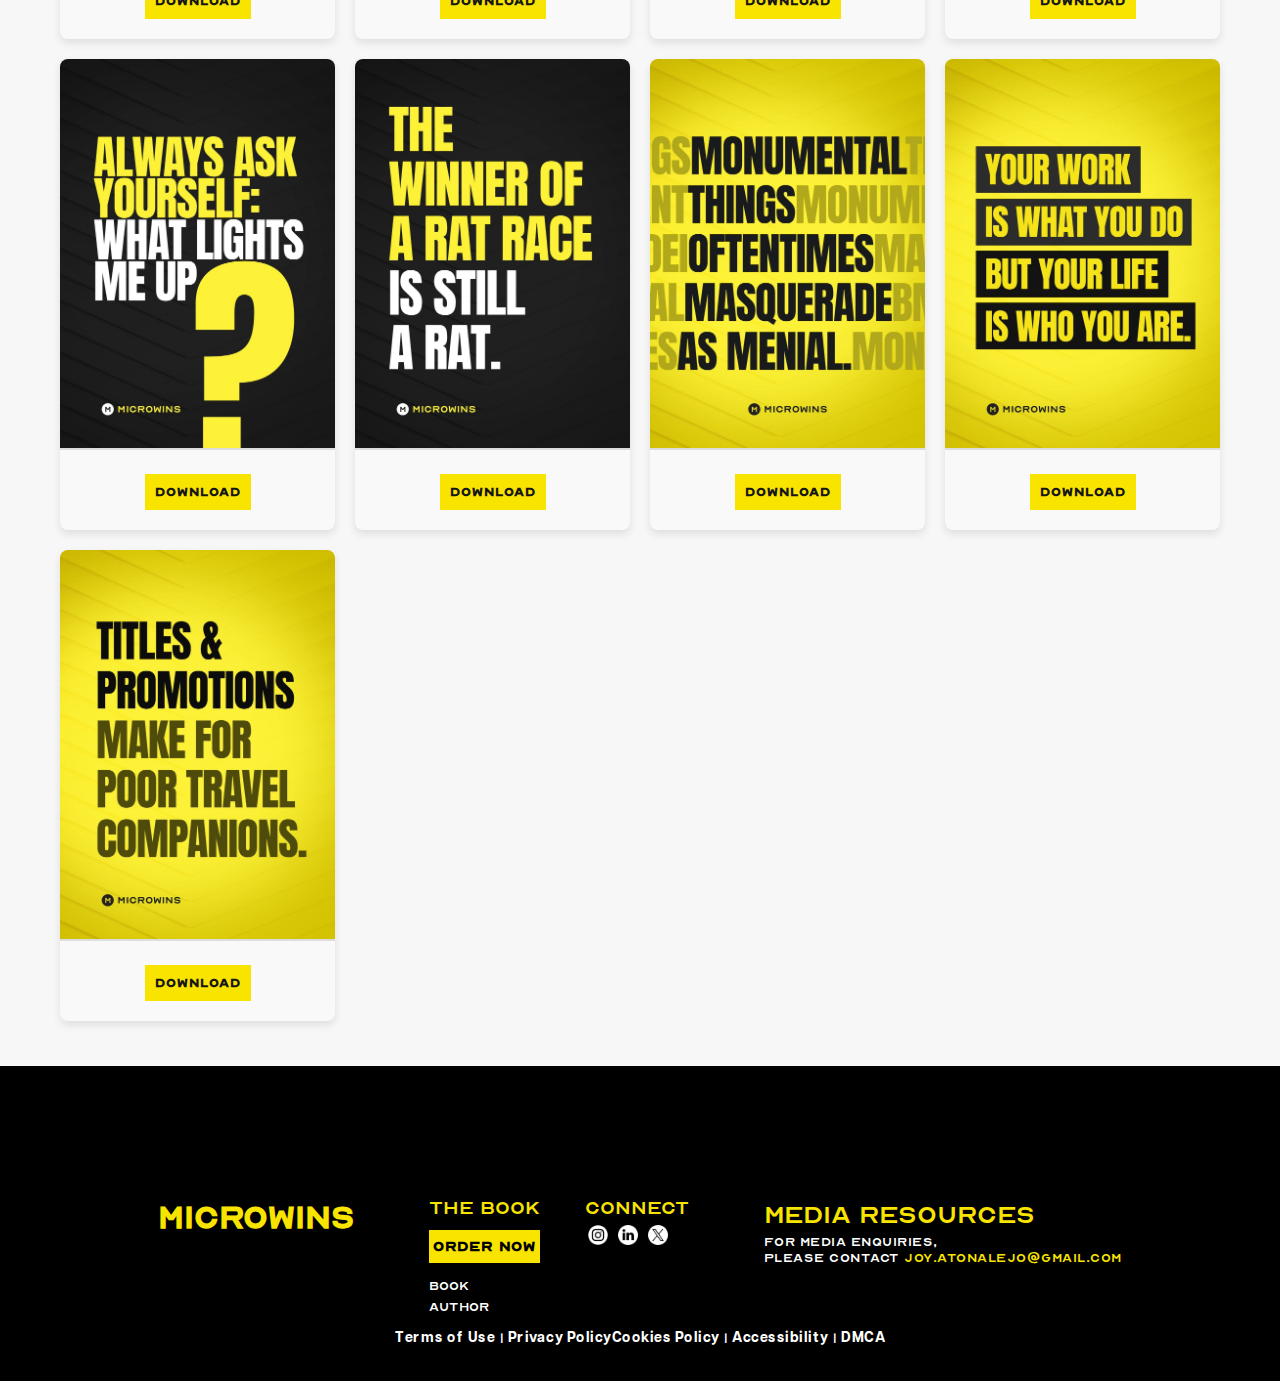
==== commit 3db286c4: "responsiveness update" ====
--- a/printables.html
+++ b/printables.html
@@ -70,6 +70,9 @@
         <div class="ctas fade-in">
          </div>
 
+         <div class="resource-writeups fade-in" id="sub-write">
+            <h1>ARTWORKS</h1>
+         </div>
          <div id="blur-overlay" class="hidden"></div>
          <div id="menu" class="hidden">
             <div class="menu-content">
--- a/style/r-style.css
+++ b/style/r-style.css
@@ -222,11 +222,6 @@
         width: 200px;
     }
 
-    .resource-writeups{
-        position: absolute;
-        top:40%;
-        /* right: 0; */
-    }
 
 }
 
@@ -280,6 +275,7 @@
 
 .resource-writeups p{
    font-size: 25px;
+   padding: 010px;
 }
 
 
--- a/style/substyle.css
+++ b/style/substyle.css
@@ -1,8 +1,16 @@
 #home{
     background-position:top ;
     background-color: black;
-    height: 25vh;
+    height: 30vh;
 }
+
+.resource-writeups{
+    position: absolute;
+    top: 10%;
+
+}
+
+
 
 .print-display{
     min-height: 70vh;
@@ -127,8 +135,9 @@
 }
 
 @media screen and (max-width:950px) {
-
-
+    #home{
+        background-position:right ;
+    }
     .book-ad img{
         width: 300px;
     }
@@ -144,10 +153,32 @@
     .ad-writeup h1{
         font-size: 3rem;
     }
+
+    .resource-writeups{
+        position: absolute;
+        top:25%;
+        right: 10%;
+
+    }
+    .resource-writeups h1{
+        font-size: 4rem;
+      }
+
 }
 
 @media screen and (max-width:550px) {
     .ad-writeup h1{
         font-size: 2.5rem;
     }
+
+    .resource-writeups{
+        position: absolute;
+        top: 25%;
+        right: auto;
+        /* transform: translateX(50%, -50%); */
+}
+.resource-writeups h1{
+    font-size: 3.5rem;
+  }
+
 }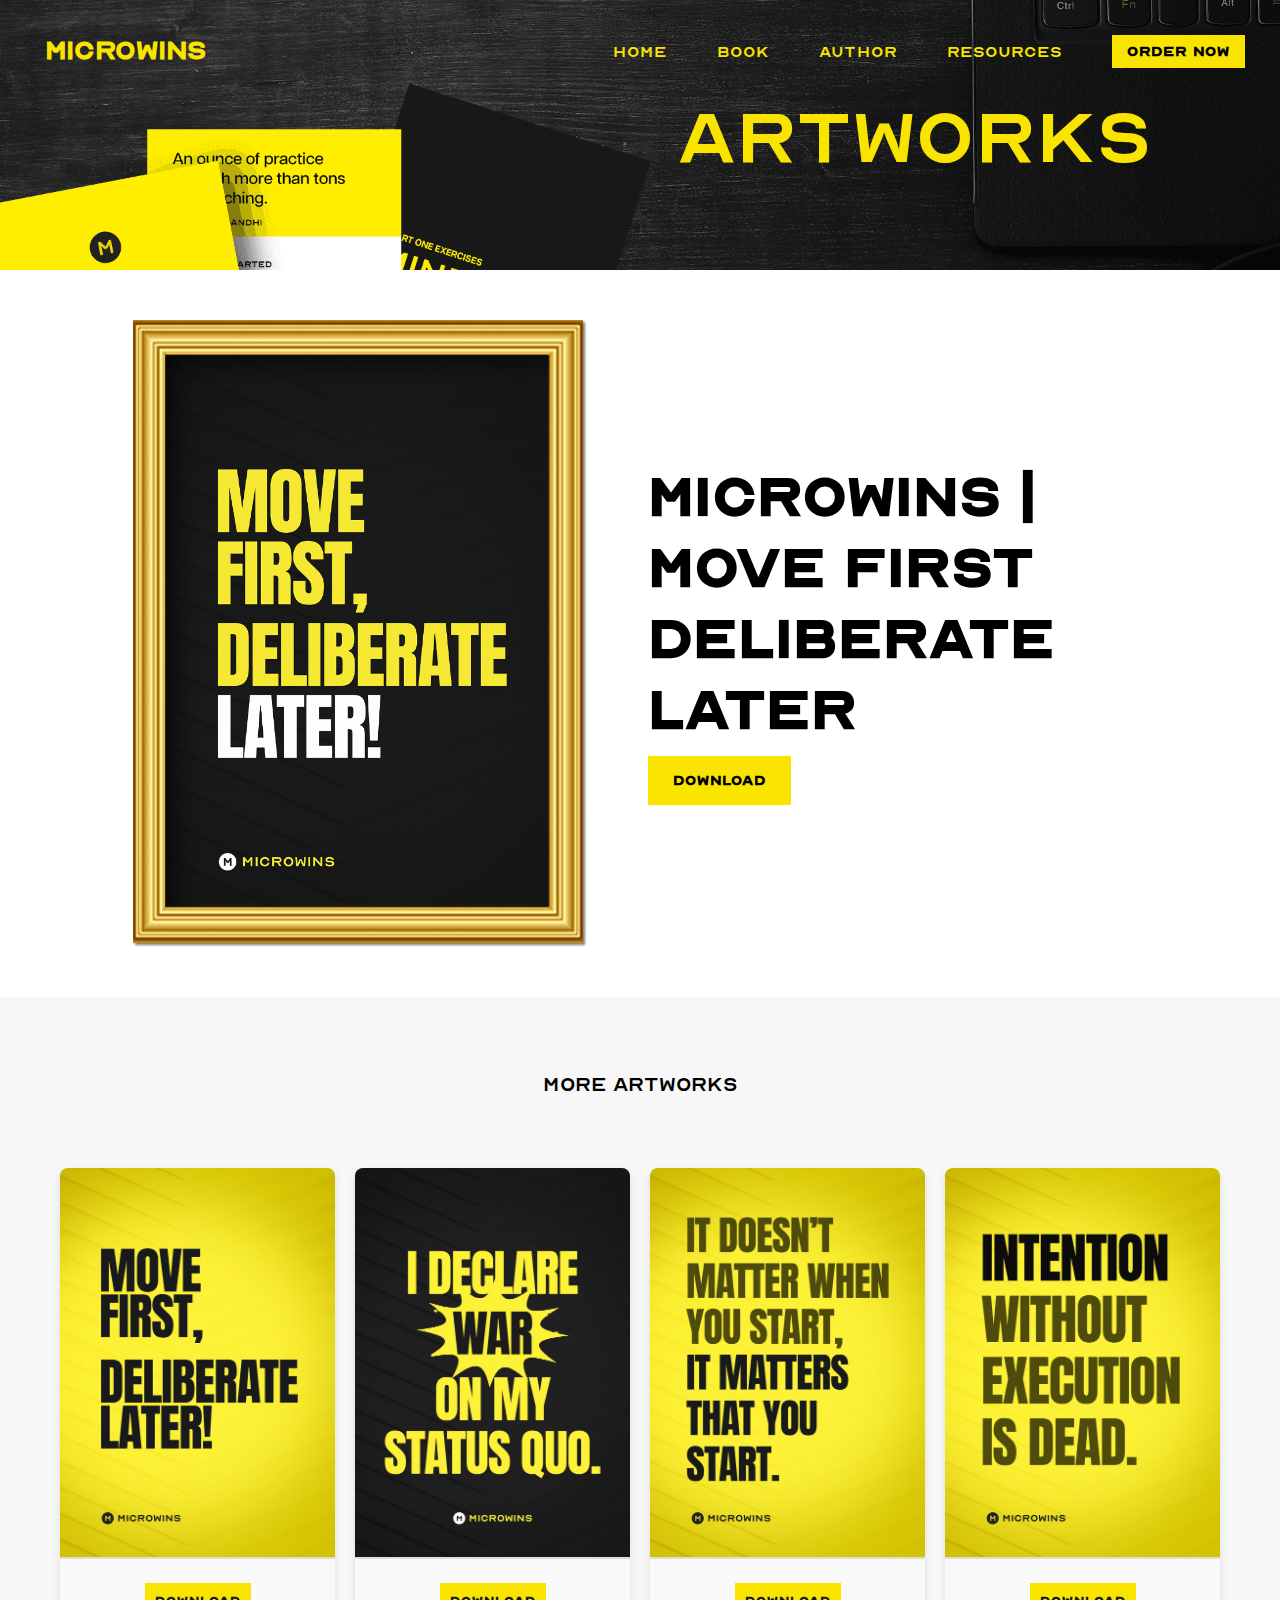
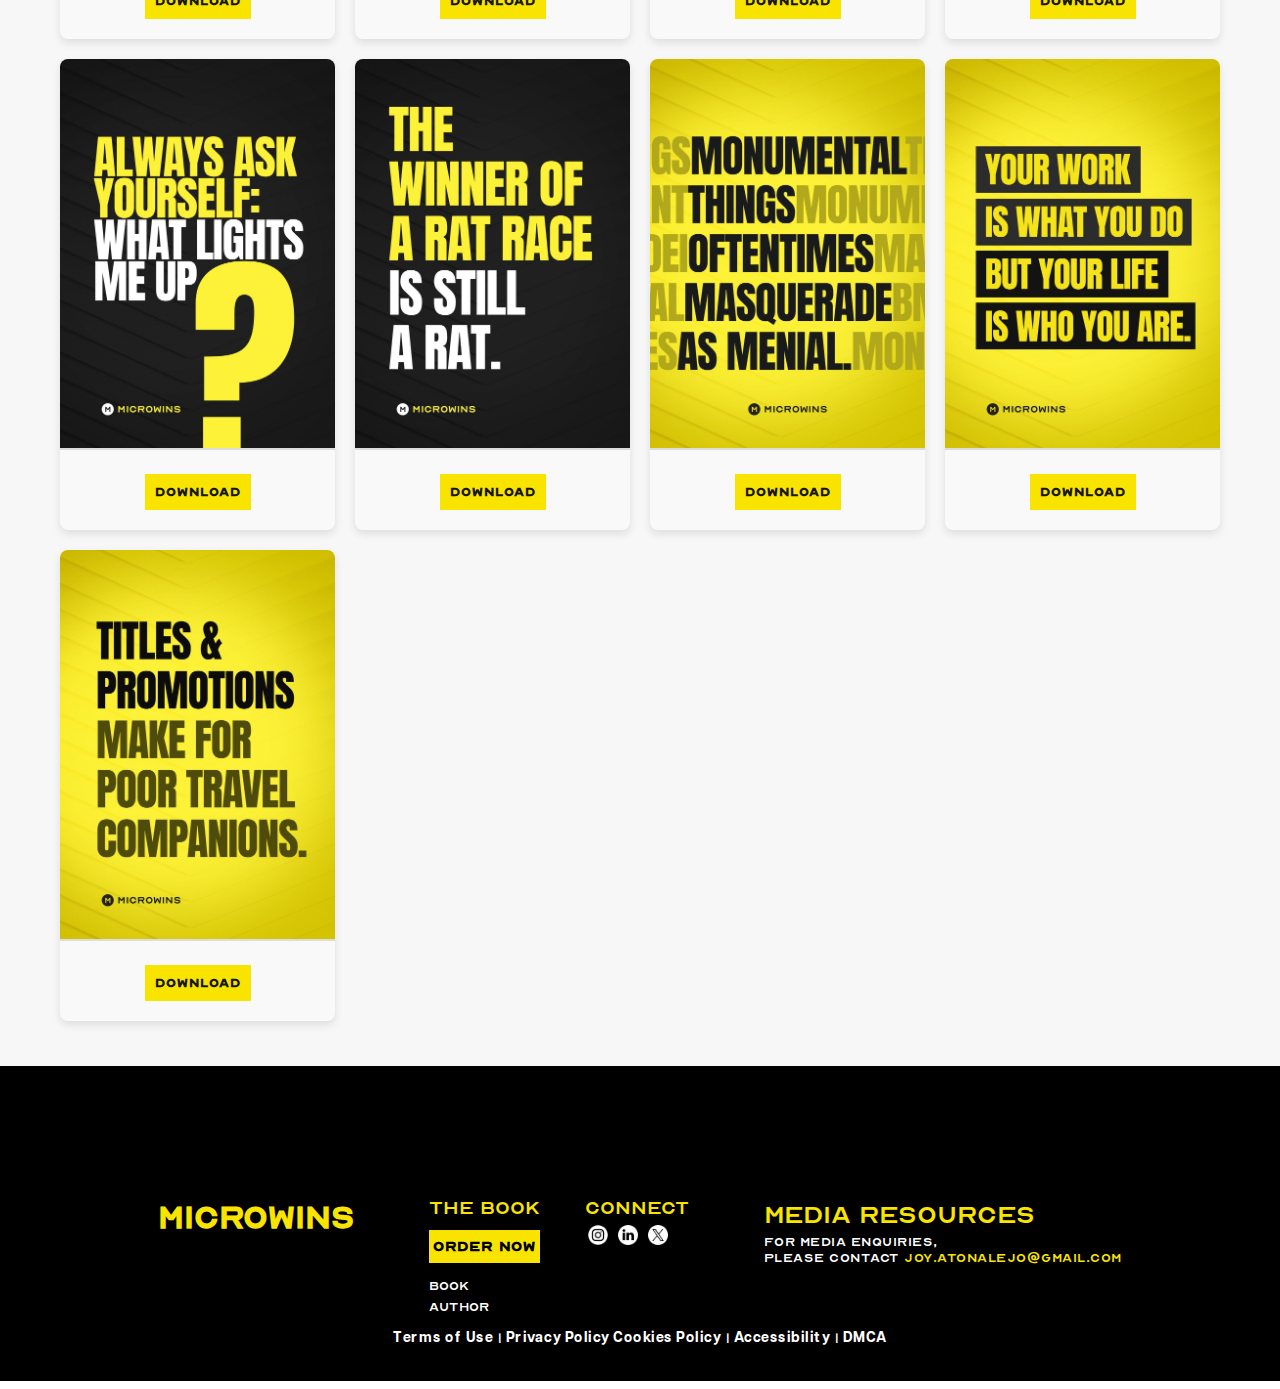
==== commit 1aec28b7: "footer link spacing update" ====
--- a/printables.html
+++ b/printables.html
@@ -30,8 +30,8 @@
                 <div class="menu-cta">
                     <ul>
                         <li><a href="index.html">HOME</a></li>
-                        <li><a href="#book_b">BOOK</a></li>
-                        <li><a href="#DKR">AUTHOR</a></li>
+                        <li><a href="index.html#book_b">BOOK</a></li>
+                        <li><a href="index.html#DKR">AUTHOR</a></li>
                         <li><a href="resources.html">RESOURCES</a></li>
                         <button class="ordernow-cta" id="ordercta1">ORDER NOW</button>
                     </ul>
@@ -56,8 +56,8 @@
 
             <ul>
                 <li><a href="index.html">HOME</a></li>
-                <li><a href="#book_b">BOOK</a></li>
-                <li><a href="#DKR">AUTHOR</a></li>
+                <li><a href="index.html#book_b">BOOK</a></li>
+                <li><a href="index.html#DKR">AUTHOR</a></li>
                 <li><a href="resources.html">RESOURCES</a></li>
                 <!-- <li><a href="#ordercta1" id="ordercta1">ORDER NOW</a></li> -->
             </ul>
@@ -223,7 +223,7 @@
          
         </div>
        
-        <p><a href="#">Terms of Use</a> | <a href="#">Privacy Policy</a><br><a href="#">Cookies Policy</a> | <a href="#">Accessibility</a> | <a href="#">DMCA</a></p>
+        <p><a href="#">Terms of Use</a> | <a href="#">Privacy Policy</a><br><a href="#"> Cookies Policy</a> | <a href="#">Accessibility</a> | <a href="#">DMCA</a></p>
     </footer>
     
     
--- a/style/style.css
+++ b/style/style.css
@@ -285,7 +285,7 @@
 
     .small-menu ul li{
     margin-top: 10px;
-    
+    text-align: left;
      }
 
     .small-menu ul li a{
--- a/style/r-style.css
+++ b/style/r-style.css
@@ -104,7 +104,8 @@
     font-weight: normal;
 }
 .ad-writeup p{
-    font-family: 'Articulat CF Normal';
+    font-family: 'Articulat CF';
+    font-weight: normal;
     font-size: 18px;
     letter-spacing: .5px;
     line-height: 25px;
@@ -166,8 +167,23 @@
     /* text-align: left; */
     display: flex;
     flex-direction: column;
-    
-}
+    align-items: center;
+    margin-bottom: 15px;
+}
+.art-grid div p{
+    color: black;
+    text-align: center;
+    max-width: 300px;
+    margin-top: 10px;
+    font-family: 'Articulat CF';
+    font-weight: normal;
+    font-size: 18px;
+    letter-spacing: .5px;
+    line-height: 25px;
+}
+
+
+
 .art-grid img {
     width: 250px;
     height: auto;
